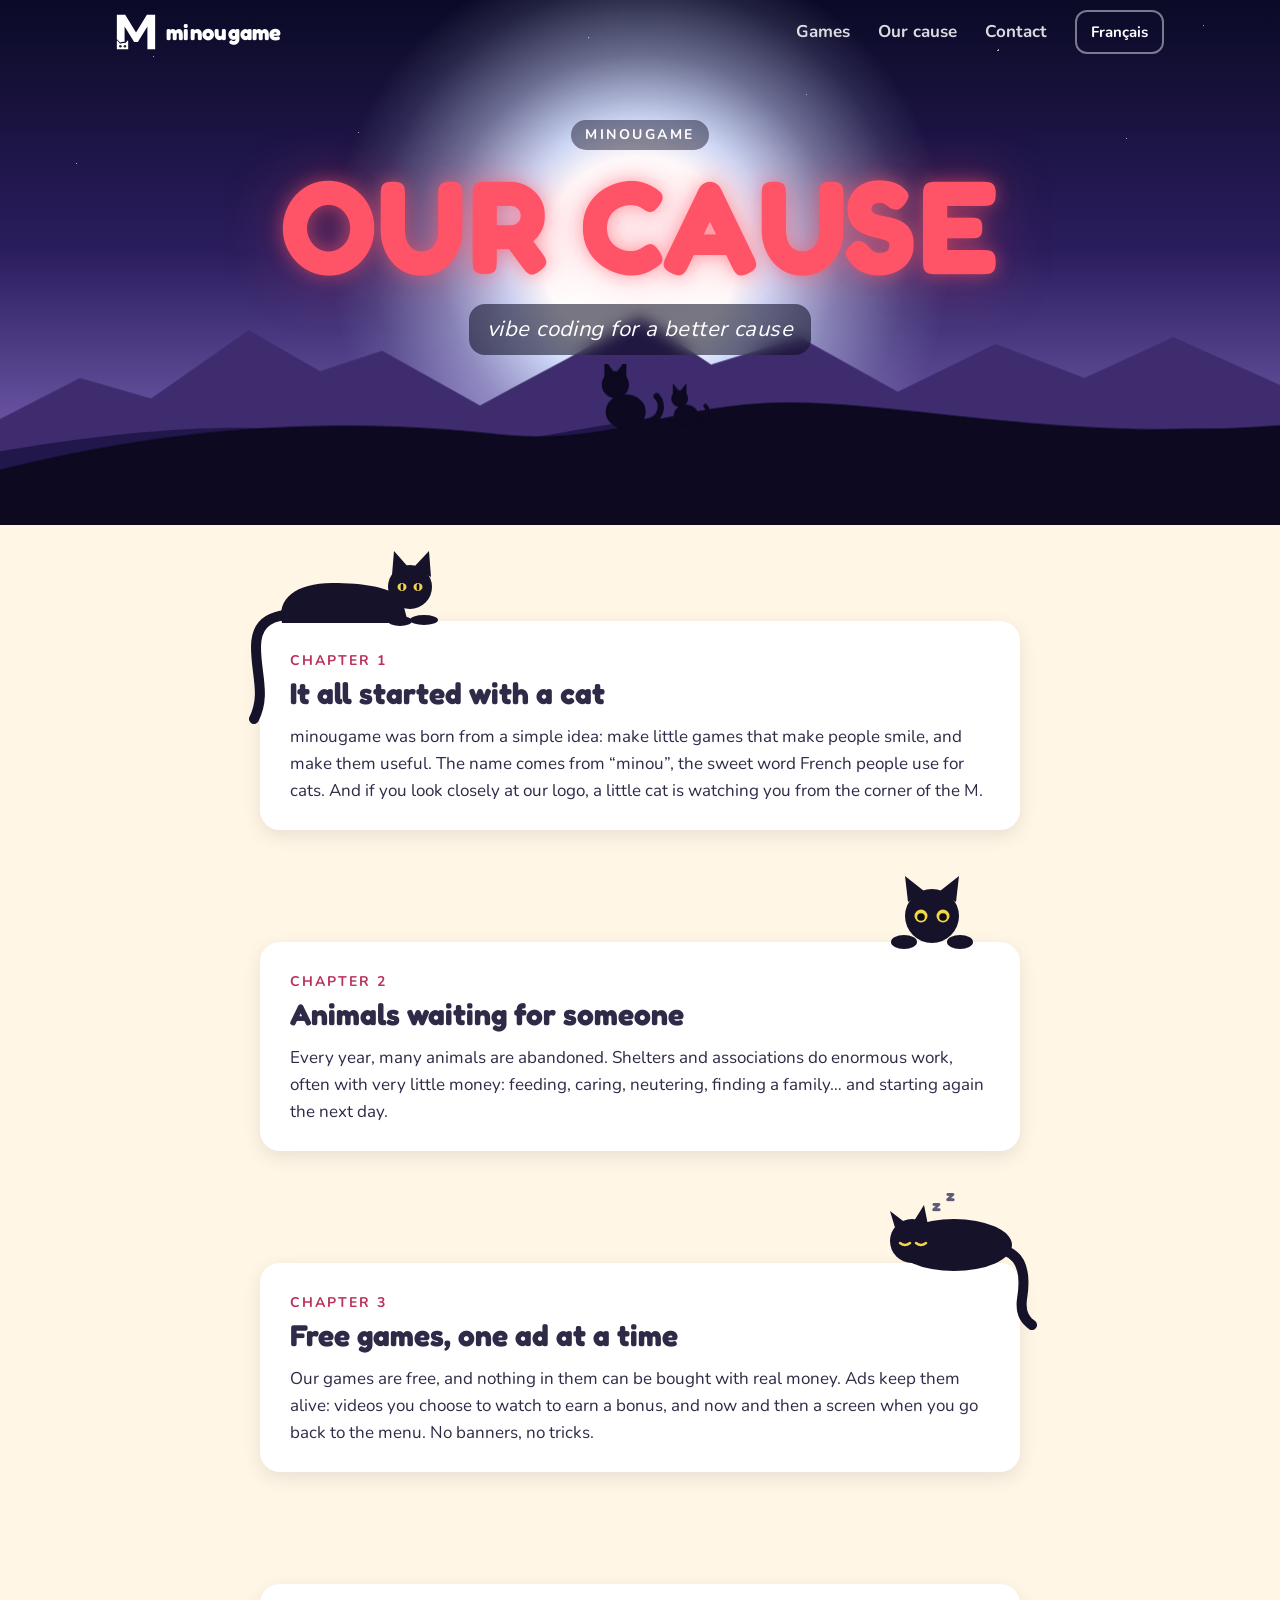
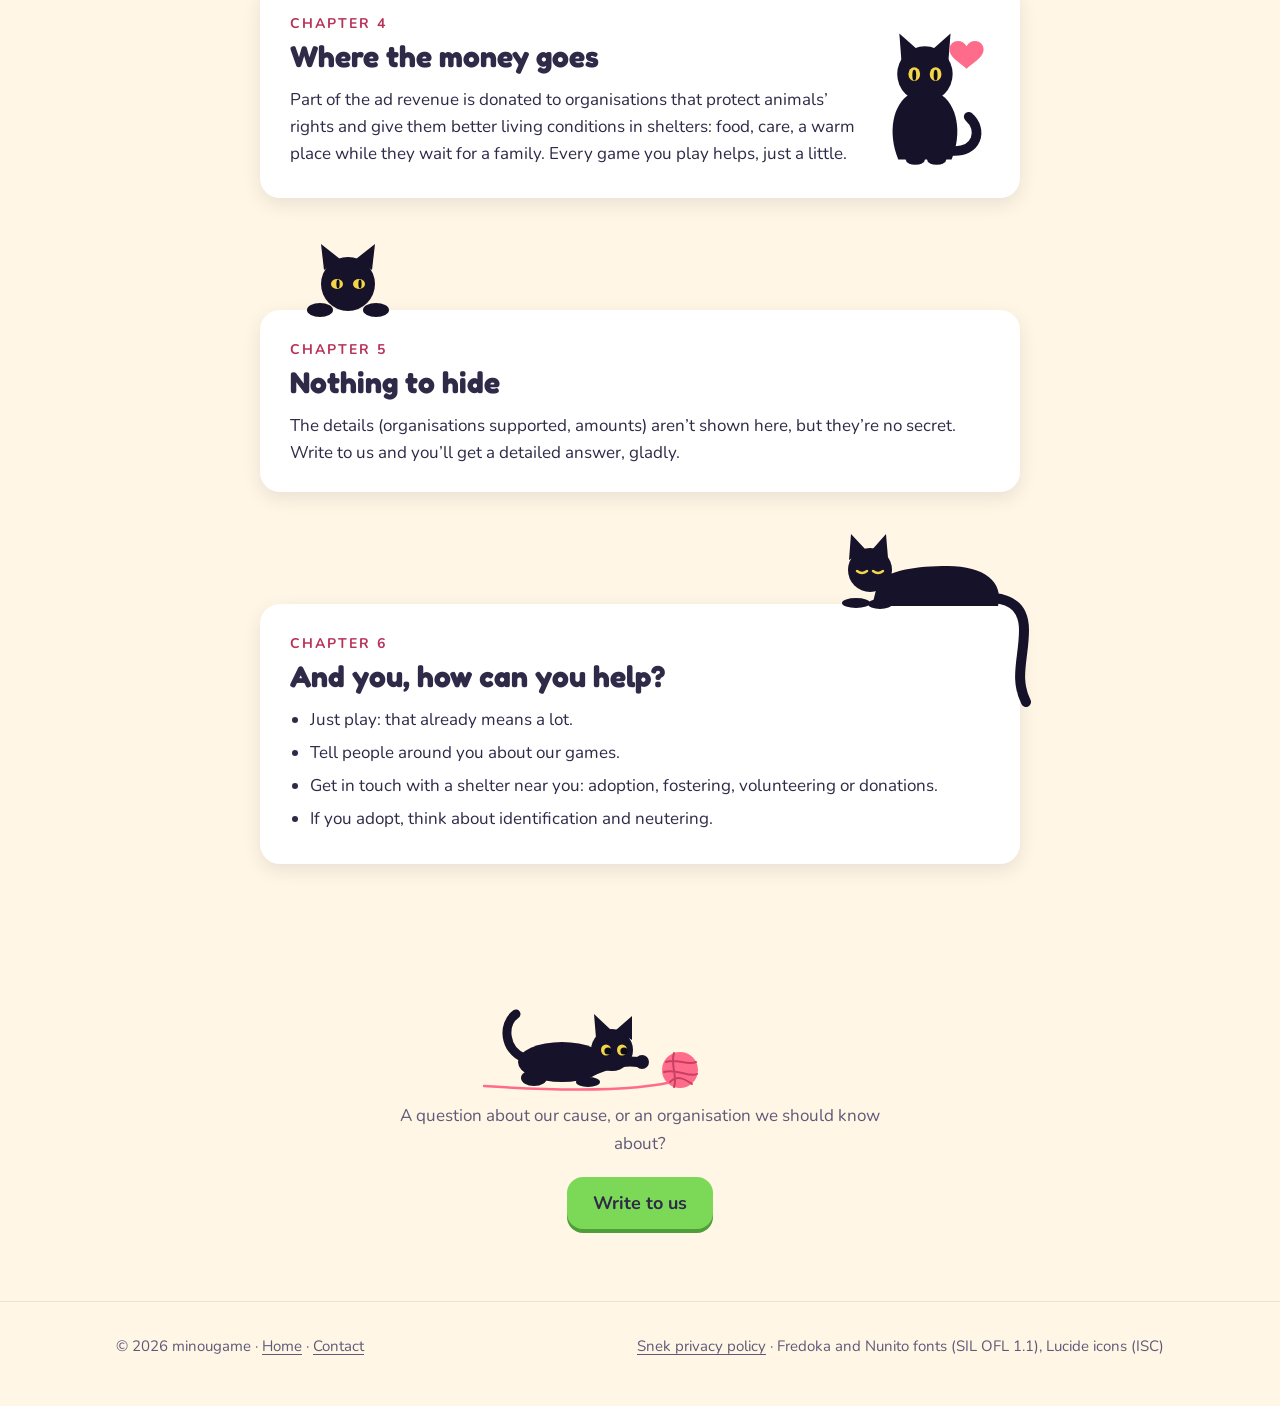
==== cause/index.html @ cb241606 "Pages La cause et Contact, vrai logo, serpent sur la page Snek - Logo minougame (le M au petit chat)" ====
<!doctype html>
<html lang="fr" data-lang="fr" data-title-en="Our cause · minougame">
<head>
<meta charset="utf-8">
<meta name="viewport" content="width=device-width, initial-scale=1">
<title>La cause · minougame</title>
<script src="../assets/lang.js"></script>
<meta name="description" content="Pourquoi minougame existe : des jeux gratuits dont les publicités aident à nourrir des animaux abandonnés.">
<meta name="theme-color" content="#0A0A26">
<link rel="icon" href="../assets/favicon.png">
<link rel="preload" href="../assets/fonts/Fredoka-Bold.ttf" as="font" type="font/ttf" crossorigin>
<link rel="stylesheet" href="../assets/site.css">
</head>
<body>
<a class="skip" href="#main"><span lang="fr">Aller au contenu</span><span lang="en">Skip to content</span></a>

<header class="topbar over">
  <div class="wrap">
    <a class="logo" href="../"><svg class="logo-mark" viewBox="240 265 520 470" aria-hidden="true"><path class="lm" d="M250 275 L359 275 L500 506 L642 275 L750 275 L750 725 L649 725 L649 429 L524 629 L476 629 L351 429 L351 630 C333 624 311 628 293 638 L258 600 C255 597 252 597 250 599 Z"/><path class="lm" d="M250 725 L250 620 C250 612 252 609 255 611 L293 652 C314 644 336 642 357 646 L389 614 C394 610 397 613 398 621 L398 725 Z"/><circle class="le" cx="296" cy="686" r="16.5"/><circle class="lh" cx="292" cy="682" r="5"/><circle class="le" cx="355" cy="686" r="16.5"/><circle class="lh" cx="351" cy="682" r="5"/></svg>minougame</a>
    <nav class="topnav" aria-label="Menu">
      <a href="../#jeux"><span lang="fr">Jeux</span><span lang="en">Games</span></a>
      <a href="./" aria-current="page"><span lang="fr">La cause</span><span lang="en">Our cause</span></a>
      <a href="../contact/">Contact</a>
    </nav>
    <button class="langbtn" type="button"><span lang="fr">English</span><span lang="en">Français</span></button>
  </div>
</header>

<main id="main">
  <section class="scene page-hero">
    <div class="sky"></div>
    <div class="stars"></div>
    <div class="sun" aria-hidden="true"></div>
    <svg class="hills hills-back" viewBox="0 0 1440 400" preserveAspectRatio="none" aria-hidden="true"><path d="M0 240 L90 180 L170 210 L280 110 L360 170 L430 140 L540 220 L640 150 L720 90 L800 160 L900 120 L1010 200 L1120 130 L1220 180 L1320 120 L1440 190 V400 H0Z"/></svg>
    <svg class="hills hills-mid" viewBox="0 0 1440 400" preserveAspectRatio="none" aria-hidden="true"><path d="M0 250 C180 200 300 190 440 230 C580 270 660 170 820 190 C980 210 1080 260 1240 220 C1340 195 1400 210 1440 220 V400 H0Z"/></svg>
    <svg class="hills hills-front" viewBox="0 0 1440 400" preserveAspectRatio="xMidYMax slice" aria-hidden="true">
      <path d="M0 330 C200 280 380 270 560 290 C680 303 740 262 860 255 C1000 248 1180 300 1440 280 V400 H0Z"/>
      <!-- une chatte et son chaton face à la lumière -->
      <g transform="translate(672 212) scale(1.45)">
        <ellipse cx="22" cy="36" rx="15" ry="13"/><circle cx="14" cy="15" r="10"/>
        <path d="M6 9 L6 -3 L13 6Z"/><path d="M15 6 L22 -3 L22 9Z"/>
        <path d="M36 44 C50 44 52 30 46 24" fill="none" stroke-width="5" stroke-linecap="round"/>
      </g>
      <g transform="translate(752 236) scale(.9)">
        <ellipse cx="22" cy="36" rx="15" ry="13"/><circle cx="14" cy="15" r="10"/>
        <path d="M6 9 L6 -3 L13 6Z"/><path d="M15 6 L22 -3 L22 9Z"/>
        <path d="M36 44 C50 44 52 30 46 24" fill="none" stroke-width="5" stroke-linecap="round"/>
      </g>
    </svg>
    <div class="wrap">
      <p class="kicker">minougame</p>
      <h1 class="mega"><span lang="fr">La cause</span><span lang="en">Our cause</span></h1>
      <p class="sub slogan">vibe coding for a better cause</p>
    </div>
  </section>

  <!-- TEXTE PROVISOIRE : à remplacer par le vrai récit de Théo. -->
  <div class="wrap">
    <div class="story-list">

      <article class="tale">
        <svg class="cat-svg cat-lying" viewBox="0 0 200 90" aria-hidden="true">
          <path class="cs tail from-tr" stroke-width="10" d="M40 80 C20 82 10 92 10 112 C10 140 20 160 8 184"/>
          <path class="c" d="M36 88 C30 64 50 48 86 48 C118 48 144 52 156 64 L162 88 Z"/>
          <ellipse class="c" cx="178" cy="85" rx="14" ry="5"/><ellipse class="c" cx="154" cy="86" rx="12" ry="5"/>
          <circle class="c" cx="164" cy="52" r="22"/>
          <path class="c" d="M146 40 L148 16 L163 33 Z"/><path class="c" d="M168 32 L183 16 L185 42 Z"/>
          <g class="eyes"><ellipse class="eye" cx="156" cy="52" rx="4.5" ry="4"/><ellipse class="eye" cx="172" cy="52" rx="4.5" ry="4"/>
            <ellipse class="pupil" cx="156" cy="52" rx="1.4" ry="3.6"/><ellipse class="pupil" cx="172" cy="52" rx="1.4" ry="3.6"/></g>
        </svg>
        <span class="num" lang="fr">Chapitre 1</span><span class="num" lang="en">Chapter 1</span>
        <h2 lang="fr">Tout a commencé par un chat</h2>
        <h2 lang="en">It all started with a cat</h2>
        <p lang="fr">minougame est né d’une idée simple : faire de petits jeux qui donnent le sourire, et faire en sorte qu’ils servent à quelque chose. Le nom vient de « minou », le petit mot doux qu’on donne aux chats en France. Et si tu regardes bien notre logo, un petit chat t’observe depuis le coin du M.</p>
        <p lang="en">minougame was born from a simple idea: make little games that make people smile, and make them useful. The name comes from “minou”, the sweet word French people use for cats. And if you look closely at our logo, a little cat is watching you from the corner of the M.</p>
      </article>

      <article class="tale">
        <svg class="cat-svg cat-peek" viewBox="0 0 120 70" aria-hidden="true">
          <path class="c" d="M36 26 L33 0 L52 15 Z"/><path class="c" d="M68 15 L87 0 L84 26 Z"/>
          <circle class="c" cx="60" cy="40" r="27"/>
          <g class="eyes"><circle class="eye" cx="49" cy="40" r="6.5"/><circle class="eye" cx="71" cy="40" r="6.5"/>
            <circle class="pupil" cx="49" cy="41" r="3.8"/><circle class="pupil" cx="71" cy="41" r="3.8"/></g>
          <ellipse class="c" cx="32" cy="66" rx="13" ry="7"/><ellipse class="c" cx="88" cy="66" rx="13" ry="7"/>
        </svg>
        <span class="num" lang="fr">Chapitre 2</span><span class="num" lang="en">Chapter 2</span>
        <h2 lang="fr">Des animaux qui attendent</h2>
        <h2 lang="en">Animals waiting for someone</h2>
        <p lang="fr">Chaque année, beaucoup d’animaux sont abandonnés. Les refuges et les associations font un travail immense, souvent avec très peu de moyens : il faut nourrir, soigner, stériliser, trouver une famille… et recommencer le lendemain.</p>
        <p lang="en">Every year, many animals are abandoned. Shelters and associations do enormous work, often with very little money: feeding, caring, neutering, finding a family… and starting again the next day.</p>
      </article>

      <article class="tale">
        <svg class="cat-svg cat-curl" viewBox="0 0 160 90" aria-hidden="true">
          <path class="cs tail from-tl" stroke-width="10" d="M136 72 C152 78 156 96 152 120 C150 134 156 142 162 146"/>
          <ellipse class="c" cx="84" cy="66" rx="58" ry="26"/>
          <circle class="c" cx="42" cy="62" r="22"/>
          <path class="c" d="M26 52 L20 32 L37 45 Z"/><path class="c" d="M44 42 L54 26 L58 46 Z"/>
          <path class="lid" d="M30 64 q5 4 10 0"/><path class="lid" d="M46 64 q5 4 10 0"/>
          <text class="zz" x="62" y="32">z</text><text class="zz" x="76" y="22">z</text>
        </svg>
        <span class="num" lang="fr">Chapitre 3</span><span class="num" lang="en">Chapter 3</span>
        <h2 lang="fr">Des jeux gratuits, une pub à la fois</h2>
        <h2 lang="en">Free games, one ad at a time</h2>
        <p lang="fr">Nos jeux sont gratuits, et on ne peut rien y acheter avec de l’argent réel. Ce sont les publicités qui les font vivre : des vidéos que tu choisis de regarder pour gagner un bonus, et de temps en temps un écran au retour au menu. Pas de bannière, pas de piège.</p>
        <p lang="en">Our games are free, and nothing in them can be bought with real money. Ads keep them alive: videos you choose to watch to earn a bonus, and now and then a screen when you go back to the menu. No banners, no tricks.</p>
      </article>

      <article class="tale">
        <div class="float-cat" aria-hidden="true">
          <svg class="cat-svg" viewBox="0 0 120 140">
            <path class="cs tail from-tl" stroke-width="9" d="M84 128 C108 130 114 108 100 96"/>
            <path class="c" d="M34 136 C24 112 28 84 46 74 L72 74 C90 84 94 112 84 136 Z"/>
            <circle class="c" cx="59" cy="56" r="26"/>
            <path class="c" d="M37 44 L35 18 L53 34 Z"/><path class="c" d="M65 34 L83 18 L81 44 Z"/>
            <g class="eyes"><ellipse class="eye" cx="49" cy="56" rx="5.5" ry="6.5"/><ellipse class="eye" cx="69" cy="56" rx="5.5" ry="6.5"/>
              <ellipse class="pupil" cx="49" cy="57" rx="1.8" ry="5"/><ellipse class="pupil" cx="69" cy="57" rx="1.8" ry="5"/></g>
            <ellipse class="c" cx="50" cy="136" rx="9" ry="5"/><ellipse class="c" cx="70" cy="136" rx="9" ry="5"/>
            <path class="beat" fill="#FF6B8A" d="M98 30 c-4 -8 -16 -6 -16 3 c0 7 9 12 16 18 c7 -6 16 -11 16 -18 c0 -9 -12 -11 -16 -3z"/>
          </svg>
        </div>
        <span class="num" lang="fr">Chapitre 4</span><span class="num" lang="en">Chapter 4</span>
        <h2 lang="fr">Où va l’argent</h2>
        <h2 lang="en">Where the money goes</h2>
        <p lang="fr">Une partie des revenus publicitaires est reversée à des associations qui protègent les droits des animaux et leur offrent de meilleures conditions en refuge : de la nourriture, des soins, un endroit au chaud en attendant une famille. Chaque partie jouée y contribue, un tout petit peu.</p>
        <p lang="en">Part of the ad revenue is donated to organisations that protect animals’ rights and give them better living conditions in shelters: food, care, a warm place while they wait for a family. Every game you play helps, just a little.</p>
      </article>

      <article class="tale">
        <svg class="cat-svg cat-peek left" viewBox="0 0 120 70" aria-hidden="true">
          <path class="c" d="M36 26 L33 0 L52 15 Z"/><path class="c" d="M68 15 L87 0 L84 26 Z"/>
          <circle class="c" cx="60" cy="40" r="27"/>
          <g class="eyes"><ellipse class="eye" cx="49" cy="40" rx="6" ry="5"/><ellipse class="eye" cx="71" cy="40" rx="6" ry="5"/>
            <ellipse class="pupil" cx="50" cy="40" rx="1.6" ry="4.4"/><ellipse class="pupil" cx="72" cy="40" rx="1.6" ry="4.4"/></g>
          <ellipse class="c" cx="32" cy="66" rx="13" ry="7"/><ellipse class="c" cx="88" cy="66" rx="13" ry="7"/>
        </svg>
        <span class="num" lang="fr">Chapitre 5</span><span class="num" lang="en">Chapter 5</span>
        <h2 lang="fr">Rien à cacher</h2>
        <h2 lang="en">Nothing to hide</h2>
        <p lang="fr">Le détail (associations soutenues, montants) n’est pas affiché ici, mais il n’a rien de secret. Écris-nous et tu recevras une réponse détaillée, avec plaisir.</p>
        <p lang="en">The details (organisations supported, amounts) aren’t shown here, but they’re no secret. Write to us and you’ll get a detailed answer, gladly.</p>
      </article>

      <article class="tale">
        <svg class="cat-svg cat-lying flip" viewBox="0 0 200 90" aria-hidden="true">
          <path class="cs tail from-tr" stroke-width="10" d="M40 80 C20 82 10 92 10 112 C10 140 20 160 8 184"/>
          <path class="c" d="M36 88 C30 64 50 48 86 48 C118 48 144 52 156 64 L162 88 Z"/>
          <ellipse class="c" cx="178" cy="85" rx="14" ry="5"/><ellipse class="c" cx="154" cy="86" rx="12" ry="5"/>
          <circle class="c" cx="164" cy="52" r="22"/>
          <path class="c" d="M146 40 L148 16 L163 33 Z"/><path class="c" d="M168 32 L183 16 L185 42 Z"/>
          <path class="lid" d="M151 53 q5 4 10 0"/><path class="lid" d="M167 53 q5 4 10 0"/>
        </svg>
        <span class="num" lang="fr">Chapitre 6</span><span class="num" lang="en">Chapter 6</span>
        <h2 lang="fr">Et toi, comment aider ?</h2>
        <h2 lang="en">And you, how can you help?</h2>
        <ul lang="fr">
          <li>Joue, tout simplement : c’est déjà beaucoup.</li>
          <li>Parle de nos jeux autour de toi.</li>
          <li>Rapproche-toi d’un refuge près de chez toi : adoption, famille d’accueil, bénévolat ou dons.</li>
          <li>Si tu adoptes, pense à l’identification et à la stérilisation.</li>
        </ul>
        <ul lang="en">
          <li>Just play: that already means a lot.</li>
          <li>Tell people around you about our games.</li>
          <li>Get in touch with a shelter near you: adoption, fostering, volunteering or donations.</li>
          <li>If you adopt, think about identification and neutering.</li>
        </ul>
      </article>
    </div>

    <div class="yarn-scene" aria-hidden="true">
      <svg class="cat-svg cat-yarn" viewBox="0 0 260 120">
        <path d="M196 106 C160 116 90 118 0 112" fill="none" stroke="var(--yarn)" stroke-width="2.5" stroke-linecap="round"/>
        <path class="cs tail from-br" stroke-width="9" d="M40 84 C20 76 18 50 32 40"/>
        <ellipse class="c" cx="78" cy="88" rx="44" ry="20"/>
        <ellipse class="c" cx="50" cy="104" rx="13" ry="8"/>
        <ellipse class="c" cx="104" cy="108" rx="12" ry="5"/>
        <circle class="c" cx="128" cy="76" r="21"/>
        <path class="c" d="M112 64 L110 40 L127 56 Z"/><path class="c" d="M132 56 L148 42 L148 66 Z"/>
        <g class="eyes"><ellipse class="eye" cx="122" cy="76" rx="5" ry="5.5"/><ellipse class="eye" cx="138" cy="76" rx="5" ry="5.5"/>
          <circle class="pupil" cx="124" cy="77" r="3.6"/><circle class="pupil" cx="140" cy="77" r="3.6"/></g>
        <g class="bat"><path class="cs" stroke-width="10" d="M110 96 C124 90 140 86 154 88"/><circle class="c" cx="158" cy="88" r="7"/></g>
        <g class="yarn-ball">
          <circle cx="196" cy="96" r="18" fill="var(--yarn)"/>
          <path d="M182 88 C192 84 204 92 212 88 M180 98 C192 94 206 104 213 100 M186 108 C194 100 202 106 208 110 M190 79 C186 90 194 104 190 113" fill="none" stroke="var(--yarn-dark)" stroke-width="2" stroke-linecap="round"/>
        </g>
      </svg>
    </div>

    <div class="cause-cta">
      <p lang="fr">Une question sur la cause, une association à nous faire connaître ?</p>
      <p lang="en">A question about our cause, or an organisation we should know about?</p>
      <a class="btn btn-primary" href="../contact/?raison=cause"><span lang="fr">Nous écrire</span><span lang="en">Write to us</span></a>
    </div>
  </div>
</main>

<footer>
  <div class="wrap">
    <span>© 2026 minougame · <a href="../"><span lang="fr">Accueil</span><span lang="en">Home</span></a> · <a href="../contact/">Contact</a></span>
    <span>
      <a href="../privacy.html" lang="fr">Confidentialité de Snek</a><a href="../privacy.html#en" lang="en">Snek privacy policy</a>
      · <span lang="fr">Polices Fredoka et Nunito (SIL OFL 1.1), icônes Lucide (ISC)</span><span lang="en">Fredoka and Nunito fonts (SIL OFL 1.1), Lucide icons (ISC)</span>
    </span>
  </div>
</footer>
</body>
</html>
---- assets/site.css ----
/* minougame — feuille de style des pages d'accueil et des jeux.
   (privacy.html garde assets/style.css.) */
@font-face { font-family: "Fredoka"; src: url("fonts/Fredoka-Bold.ttf") format("truetype"); font-weight: 700; font-display: swap; }
@font-face { font-family: "Nunito"; src: url("fonts/Nunito-Regular.ttf") format("truetype"); font-weight: 400; font-display: swap; }
@font-face { font-family: "Nunito"; src: url("fonts/Nunito-Bold.ttf") format("truetype"); font-weight: 700; font-display: swap; }

:root {
  --bg: #FFF6E5;
  --surface: #FFFFFF;
  --ink: #2E2A47;
  --muted: #5E5A78;
  --line: #EDE3CF;
  --brand: #7BD957;        /* fond des boutons (texte --ink dessus) */
  --brand-hover: #8FE36D;
  --green-text: #2F6E22;   /* vert lisible sur fond clair (5,8:1) */
  --pink: #FF6B8A;
  --link: #B8325A;         /* rose lisible sur fond clair (8:1) */
  --shadow: 0 6px 18px rgba(46, 42, 71, .10);
  --radius: 20px;
  --night: #000000;        /* bandeau du logo */
  --checker-a: #2E6B2A;    /* damier du jeu */
  --checker-b: #357A30;
  color-scheme: light dark;
}
@media (prefers-color-scheme: dark) {
  :root {
    --bg: #0E1022;
    --surface: #1B1F45;
    --ink: #F2F4FF;
    --muted: #B8BCD6;
    --line: #2B3070;
    --green-text: #8EE06B;
    --link: #FF8FA8;
    --shadow: 0 6px 18px rgba(0, 0, 0, .35);
  }
}

* { box-sizing: border-box; }
html { -webkit-text-size-adjust: 100%; scroll-behavior: smooth; }
@media (prefers-reduced-motion: reduce) {
  html { scroll-behavior: auto; }
  *, *::before, *::after { transition: none !important; animation: none !important; }
}
body {
  margin: 0;
  background: var(--bg);
  color: var(--ink);
  font: 400 17px/1.6 "Nunito", system-ui, sans-serif;
}
img { max-width: 100%; height: auto; display: block; }
a { color: var(--link); text-underline-offset: 3px; }
h1, h2, h3 { font-family: "Fredoka", "Nunito", sans-serif; font-weight: 700; line-height: 1.15; margin: 0; }
p { margin: 0 0 12px; }
:focus-visible { outline: 3px solid var(--pink); outline-offset: 3px; border-radius: 6px; }
.skip { position: absolute; left: -999px; top: 8px; background: var(--surface); color: var(--ink); padding: 8px 14px; border-radius: 10px; z-index: 10; }
.skip:focus { left: 8px; }
.icon { width: 24px; height: 24px; flex: none; fill: none; stroke: currentColor; stroke-width: 2; stroke-linecap: round; stroke-linejoin: round; }

/* Langue : la page contient le français et l'anglais, on masque l'autre. */
html[data-lang="fr"] body [lang="en"],
html[data-lang="en"] body [lang="fr"] { display: none !important; }

/* ---------- Barre du haut ---------- */
.topbar { background: var(--night); color: #fff; }
.topbar .wrap { display: flex; align-items: center; gap: 16px; min-height: 64px; }
.logo { display: flex; align-items: center; gap: 10px; color: #fff; text-decoration: none; font: 700 22px/1 "Fredoka", sans-serif; letter-spacing: .3px; }
.logo img { width: 36px; height: 36px; }
.topnav { display: flex; gap: 4px; margin-left: auto; }
.topnav a { color: rgba(255, 255, 255, .85); text-decoration: none; font-weight: 700; padding: 10px 12px; border-radius: 12px; transition: background-color .2s, color .2s; }
.topnav a:hover { background: rgba(255, 255, 255, .12); color: #fff; }
.langbtn {
  min-width: 48px; min-height: 44px; padding: 0 14px;
  background: transparent; color: #fff; cursor: pointer;
  border: 2px solid rgba(255, 255, 255, .45); border-radius: 12px;
  font: 700 15px/1 "Nunito", sans-serif; transition: border-color .2s, background-color .2s;
}
.langbtn:hover { border-color: #fff; background: rgba(255, 255, 255, .1); }
@media (max-width: 600px) { .topnav { display: none; } .langbtn { margin-left: auto; } }

/* ---------- Mise en page ---------- */
.wrap { max-width: 1080px; margin: 0 auto; padding: 0 16px; }
section { padding: 64px 0; }
.section-head { max-width: 640px; margin-bottom: 28px; }
.section-head h2 { font-size: clamp(28px, 4vw, 38px); margin-bottom: 10px; }
.eyebrow { display: inline-block; font-weight: 700; font-size: 14px; letter-spacing: .08em; text-transform: uppercase; color: var(--green-text); margin-bottom: 8px; }
.muted { color: var(--muted); }

/* ---------- Boutons ---------- */
.btn {
  display: inline-flex; align-items: center; justify-content: center; gap: 10px;
  min-height: 52px; padding: 0 24px; border-radius: 16px;
  font: 700 18px/1 "Nunito", sans-serif; text-decoration: none; cursor: pointer;
  border: 2px solid transparent;
  transition: transform .15s ease-out, background-color .2s, border-color .2s, box-shadow .2s;
}
.btn:active { transform: scale(.97); }
.btn-primary { background: var(--brand); color: #2E2A47; box-shadow: 0 4px 0 #4E9E3A; }
.btn-primary:hover { background: var(--brand-hover); }
.btn-ghost { color: #fff; border-color: rgba(255, 255, 255, .55); }
.btn-ghost:hover { border-color: #fff; background: rgba(255, 255, 255, .1); }
.btn-soon { background: rgba(255, 255, 255, .14); color: #fff; box-shadow: none; cursor: default; border-color: rgba(255, 255, 255, .35); }
.btn-soon:active { transform: none; }
.actions { display: flex; flex-wrap: wrap; gap: 14px; }

/* ---------- Paysage de nuit (héros des pages) ----------
   Ciel, lumière qui se lève derrière les crêtes, 3 plans de collines.
   Les couleurs changent par page via les variables --sky-*, --hill-*, --glow. */
.topbar.over { position: absolute; inset: 0 0 auto; z-index: 20; background: transparent; }
.scene {
  --sky-top: #0A0A26; --sky-mid: #2B1D5E; --sky-low: #8D74C9;
  --hill-back: #3E2C6E; --hill-mid: #22174A; --hill-front: #0C0920;
  --glow: 214, 226, 255;
  --title: #FF5468; --title-glow: 255, 84, 104;
  --p: 0;
  position: relative; overflow: hidden; color: #fff; isolation: isolate;
}
.sky { position: absolute; inset: 0; z-index: -3; background: linear-gradient(180deg, var(--sky-top) 0%, var(--sky-mid) 48%, var(--sky-low) 100%); }
.stars { position: absolute; inset: 0 0 40% 0; z-index: -3; opacity: calc(.8 - var(--p) * .8);
  background-image:
    radial-gradient(1.5px 1.5px at 12% 18%, #fff 50%, transparent 51%),
    radial-gradient(1px 1px at 28% 42%, #fff 50%, transparent 51%),
    radial-gradient(1.5px 1.5px at 46% 12%, #fff 50%, transparent 51%),
    radial-gradient(1px 1px at 63% 30%, #fff 50%, transparent 51%),
    radial-gradient(2px 2px at 78% 16%, #fff 50%, transparent 51%),
    radial-gradient(1px 1px at 88% 44%, #fff 50%, transparent 51%),
    radial-gradient(1px 1px at 6% 52%, #fff 50%, transparent 51%),
    radial-gradient(1.5px 1.5px at 36% 66%, #fff 50%, transparent 51%),
    radial-gradient(1px 1px at 94% 8%, #fff 50%, transparent 51%);
}
.sun {
  position: absolute; z-index: -2; left: 50%; bottom: 26%;
  width: 46vmin; height: 46vmin; border-radius: 50%;
  background: radial-gradient(circle,
    #fff 0 22%, rgba(var(--glow), .95) 30%, rgba(var(--glow), .45) 45%, rgba(var(--glow), .12) 60%, transparent 70%);
  transform: translate(-50%, calc((1 - var(--p)) * 22%)) scale(calc(1 + var(--p) * 2.6));
  will-change: transform;
}
.hills { position: absolute; left: 0; bottom: 0; width: 100%; z-index: -1; will-change: transform; }
.hills-back { height: 52%; fill: var(--hill-back); transform: translateY(calc(var(--p) * 6%)); }
.hills-mid { height: 40%; fill: var(--hill-mid); transform: translateY(calc(var(--p) * 12%)); }
.hills-front { height: 32%; fill: var(--hill-front); stroke: var(--hill-front); transform: translateY(calc(var(--p) * 22%)); }
.mega {
  font: 700 clamp(52px, 14vw, 168px)/.92 "Fredoka", sans-serif; letter-spacing: .01em; text-transform: uppercase;
  color: var(--title);
  text-shadow: 0 0 18px rgba(var(--title-glow), .55), 0 0 60px rgba(var(--title-glow), .35);
}
.kicker {
  display: inline-block; font-weight: 700; letter-spacing: .18em; text-transform: uppercase; font-size: 14px; color: #fff;
  margin: 0 auto 14px; padding: 4px 14px; border-radius: 999px; background: rgba(10, 8, 30, .45);
}
/* Le texte passe devant la lumière : petit fond sombre translucide pour rester lisible. */
.sub {
  font-size: clamp(18px, 2.2vw, 22px); color: #fff; max-width: 36ch; margin: 18px auto 0;
  padding: 8px 18px; border-radius: 16px;
  background: rgba(10, 8, 30, .55); -webkit-backdrop-filter: blur(8px); backdrop-filter: blur(8px);
}
.scene .btn-ghost { background: rgba(10, 8, 30, .5); -webkit-backdrop-filter: blur(8px); backdrop-filter: blur(8px); }
.scene .btn-ghost:hover { background: rgba(10, 8, 30, .7); }

/* ---------- Accueil : récit au défilement ---------- */
/* Sans JS ou en « mouvement réduit » : les 3 chapitres sont empilés, tous lisibles. */
.stage { min-height: 100vh; padding: 120px 16px 38vh; display: flex; flex-direction: column; align-items: center; justify-content: center; }
.chapters { display: grid; gap: 64px; text-align: center; width: 100%; }
.chapter .actions { justify-content: center; margin-top: 28px; }
.flood { position: absolute; inset: 0; z-index: 5; background: var(--bg); opacity: 0; pointer-events: none; }
.scroll-cue { display: none; }

/* Avec JS et mouvement autorisé (classe posée par lang.js) : scène collée, chapitres qui se relaient. */
html.motion .story { height: 340vh; }
html.motion .stage { position: sticky; top: 0; height: 100vh; height: 100svh; min-height: 0; padding: 0 16px; }
html.motion .chapters { display: block; position: relative; height: 100%; }
html.motion .chapter {
  position: absolute; inset: 0; display: flex; flex-direction: column; align-items: center; justify-content: center;
  padding-bottom: 18vh;
  opacity: 0; transform: translateY(24px) scale(.97); visibility: hidden;
  transition: opacity .5s ease-out, transform .5s ease-out, visibility 0s .5s;
}
html.motion .chapter.is-active { opacity: 1; transform: none; visibility: visible; transition: opacity .5s ease-out, transform .5s ease-out, visibility 0s; }
html.motion .flood { opacity: var(--flood, 0); }
html.motion .scroll-cue {
  display: flex; flex-direction: column; align-items: center; gap: 4px;
  position: absolute; left: 50%; bottom: 28px; transform: translateX(-50%); z-index: 4;
  color: rgba(255, 255, 255, .85); font-weight: 700; font-size: 14px; text-decoration: none; min-height: 44px;
  opacity: calc(1 - var(--p) * 8);
}
html.motion .scroll-cue .icon { animation: bob 1.6s ease-in-out infinite; }
@keyframes bob { 50% { transform: translateY(6px); } }

/* ---------- Accueil : cartes de jeux ---------- */
.games { display: grid; grid-template-columns: repeat(auto-fill, minmax(300px, 1fr)); gap: 24px; list-style: none; padding: 0; margin: 0; }
.game-card {
  position: relative; display: flex; flex-direction: column;
  background: var(--surface); border-radius: var(--radius); overflow: hidden; box-shadow: var(--shadow);
  transition: transform .2s ease-out, box-shadow .2s;
}
.game-card:hover { transform: translateY(-4px); box-shadow: 0 12px 28px rgba(46, 42, 71, .16); }
.game-card:focus-within { outline: 3px solid var(--pink); outline-offset: 3px; }
.game-card .stretched:focus-visible { outline: none; }
.game-cover { width: 100%; aspect-ratio: 1024 / 500; object-fit: cover; }
.game-body { padding: 0 22px 22px; display: flex; flex-direction: column; flex: 1; }
.game-icon { width: 72px; height: 72px; border-radius: 18px; margin-top: -36px; border: 4px solid var(--surface); background: var(--surface); }
.game-body h3 { font-size: 28px; margin: 10px 0 6px; }
.stretched { color: inherit; text-decoration: none; }
.stretched::after { content: ""; position: absolute; inset: 0; }
.chips { display: flex; flex-wrap: wrap; gap: 8px; list-style: none; padding: 0; margin: 4px 0 18px; }
.chips li { font-size: 14px; font-weight: 700; padding: 4px 12px; border-radius: 999px; background: var(--bg); color: var(--muted); border: 1px solid var(--line); }
.more { margin-top: auto; display: inline-flex; align-items: center; gap: 8px; font-weight: 700; color: var(--green-text); }
.more .icon { width: 20px; height: 20px; transition: transform .2s; }
.game-card:hover .more .icon { transform: translateX(4px); }
.game-soon {
  border: 2px dashed var(--line); border-radius: var(--radius); padding: 28px 22px;
  display: flex; flex-direction: column; justify-content: center; align-items: flex-start; gap: 8px; min-height: 220px; color: var(--muted);
}
.game-soon .icon { width: 36px; height: 36px; color: var(--green-text); }
.game-soon h3 { color: var(--ink); font-size: 22px; }

/* ---------- Accueil : la cause ---------- */
.cause { background: var(--surface); }
.cause .wrap { display: grid; grid-template-columns: auto 1fr; gap: 32px; align-items: start; }
.paw-badge { width: 120px; height: 120px; border-radius: 32px; background: var(--bg); display: grid; place-items: center; color: var(--link); }
.paw-badge svg { width: 68px; height: 68px; fill: currentColor; }
.cause h2 { font-size: clamp(28px, 4vw, 38px); margin-bottom: 12px; }
.cause p { max-width: 62ch; }
@media (max-width: 600px) { .cause .wrap { grid-template-columns: 1fr; } .paw-badge { width: 88px; height: 88px; border-radius: 24px; } .paw-badge svg { width: 50px; height: 50px; } }

/* ---------- Contact ---------- */
.contact-card { display: flex; flex-wrap: wrap; align-items: center; gap: 18px 28px; background: var(--surface); border-radius: var(--radius); padding: 28px; box-shadow: var(--shadow); }
.contact-card h2 { font-size: 28px; margin-bottom: 4px; }
.contact-card .btn { margin-left: auto; }
.contact-card .btn-primary .icon { width: 22px; height: 22px; }
@media (max-width: 600px) { .contact-card .btn { margin-left: 0; width: 100%; } }

/* ---------- Pied de page ---------- */
footer { color: var(--muted); font-size: 15px; padding: 32px 0 48px; border-top: 1px solid var(--line); }
footer .wrap { display: flex; flex-wrap: wrap; gap: 8px 24px; justify-content: space-between; }
footer a { color: var(--muted); }
footer a:hover { color: var(--ink); }

/* ---------- Page d'un jeu ---------- */
.game-hero { padding: 104px 0 140px; }
.game-hero.scene {
  /* Nuit sur la Prairie : mêmes plans que l'accueil, en vert. */
  --sky-top: #04121A; --sky-mid: #0F3B33; --sky-low: #5FA36A;
  --hill-back: #2C6B3A; --hill-mid: #1A4A28; --hill-front: #0A2414;
  --glow: 226, 255, 200;
  --title: #8EEA63; --title-glow: 123, 217, 87;
  --p: .12;
}
.game-hero .sun { left: 54%; bottom: 26%; }
.game-hero .wrap { display: grid; grid-template-columns: 1.2fr 1fr; gap: 40px; align-items: center; }
.game-hero .mega { font-size: clamp(64px, 11vw, 132px); }
.back { display: inline-flex; align-items: center; gap: 6px; color: #fff; font-weight: 700; text-decoration: none; margin-bottom: 20px; min-height: 44px; }
.back:hover { text-decoration: underline; }
.title-row { display: flex; align-items: center; gap: 18px; margin-bottom: 16px; }
.title-row img { width: 88px; height: 88px; border-radius: 22px; box-shadow: 0 6px 16px rgba(0, 0, 0, .3); }
.game-hero .lead { font-size: 20px; max-width: 32ch; margin-bottom: 20px; text-shadow: 0 2px 12px rgba(0, 0, 0, .4); }
.hero-chips { display: flex; flex-wrap: wrap; gap: 8px; list-style: none; padding: 0; margin: 0 0 28px; }
.hero-chips li { font-size: 15px; font-weight: 700; padding: 6px 14px; border-radius: 999px; background: rgba(4, 18, 12, .55); }
.phone { justify-self: center; width: min(300px, 72vw); border-radius: 28px; box-shadow: 0 18px 40px rgba(0, 0, 0, .4); }
.note { font-size: 15px; color: rgba(255, 255, 255, .85); margin-top: 12px; }
@media (max-width: 760px) {
  .game-hero { padding: 96px 0 120px; }
  .game-hero .wrap { grid-template-columns: 1fr; }
  .game-hero .sun { left: 88%; bottom: 4%; }
  .phone { width: min(240px, 64vw); }
}

.shots {
  display: grid; grid-auto-flow: column; grid-auto-columns: 216px; gap: 18px;
  overflow-x: auto; scroll-snap-type: x mandatory; list-style: none;
  padding: 4px 4px 18px; margin: 0 -4px; overscroll-behavior-x: contain;
}
.shots li { scroll-snap-align: start; }
.shots img { border-radius: 18px; box-shadow: var(--shadow); width: 216px; }
.shots figcaption { font-size: 15px; font-weight: 700; color: var(--muted); margin-top: 10px; text-align: center; }
.shots figure { margin: 0; }
.hint { font-size: 14px; color: var(--muted); margin-top: 4px; }

.features { display: grid; grid-template-columns: repeat(auto-fill, minmax(260px, 1fr)); gap: 20px; list-style: none; padding: 0; margin: 0; }
.features li { background: var(--surface); border-radius: var(--radius); padding: 22px; box-shadow: var(--shadow); }
.feat-icon { width: 48px; height: 48px; border-radius: 14px; display: grid; place-items: center; background: var(--bg); color: var(--green-text); margin-bottom: 14px; }
.features h3 { font-size: 21px; margin-bottom: 6px; }
.features p { margin: 0; color: var(--muted); }

.fair { background: var(--surface); }
.fair-list { list-style: none; padding: 0; margin: 0; display: grid; gap: 14px; max-width: 720px; }
.fair-list li { display: flex; gap: 14px; align-items: flex-start; }
.fair-list .icon { color: var(--green-text); margin-top: 3px; }

/* =====================================================================
   Logo vectoriel (le M au petit chat), chats illustrés, pages Cause,
   Contact et serpent de la page Snek.
   ===================================================================== */
:root { --cat: #15122A; --cat-eye: #F2D54B; --cat-pupil: #0B0B14; --yarn: #FF6B8A; --yarn-dark: #C93F62; }
@media (prefers-color-scheme: dark) {
  :root { --cat: #05040C; }
  .cat-svg { filter: drop-shadow(0 0 1px rgba(255, 255, 255, .55)) drop-shadow(0 0 10px rgba(150, 130, 255, .25)); }
}

/* Logo */
.logo-mark { width: 40px; height: 36px; flex: none; }
.logo-mark .lm, .hero-logo .lm { fill: #fff; }
.logo-mark .le, .hero-logo .le { fill: #0B0B14; }
.logo-mark .lh, .hero-logo .lh { fill: #fff; }
.hero-logo { width: clamp(84px, 12vw, 128px); height: auto; margin: 0 auto 18px; display: block;
  filter: drop-shadow(0 0 14px rgba(255, 255, 255, .45)) drop-shadow(0 0 40px rgba(var(--title-glow), .35)); }
.slogan { font-style: italic; letter-spacing: .02em; }

/* Chats : silhouettes noires, yeux dorés, petites animations */
.cat-svg { position: absolute; overflow: visible; pointer-events: none; }
.cat-svg .c { fill: var(--cat); }
.cat-svg .cs { fill: none; stroke: var(--cat); stroke-linecap: round; stroke-linejoin: round; }
.cat-svg .gap { fill: none; stroke: var(--surface); stroke-linecap: round; }
.cat-svg .eye { fill: var(--cat-eye); }
.cat-svg .pupil { fill: var(--cat-pupil); }
.cat-svg .lid { fill: none; stroke: var(--cat-eye); stroke-width: 2.5; stroke-linecap: round; }
.cat-svg .zz { font: 700 16px "Fredoka", sans-serif; fill: var(--muted); }
.tail { transform-box: fill-box; animation: sway 3.4s ease-in-out infinite; }
.tail.from-tr { transform-origin: 100% 0%; }
.tail.from-tl { transform-origin: 0% 0%; }
.tail.from-bl { transform-origin: 0% 100%; }
.tail.from-br { transform-origin: 100% 100%; }
.eyes { transform-box: fill-box; transform-origin: center; animation: blink 5.5s infinite; }
@keyframes sway { 0%, 100% { transform: rotate(-5deg); } 50% { transform: rotate(6deg); } }
@keyframes blink { 0%, 91%, 100% { transform: scaleY(1); } 94% { transform: scaleY(.08); } }
.zz { animation: zz 3s ease-in-out infinite; }
.zz + .zz { animation-delay: 1.2s; }
@keyframes zz { 0% { opacity: 0; transform: translate(0, 0); } 30% { opacity: 1; } 100% { opacity: 0; transform: translate(10px, -22px); } }

/* ---------- Page La cause ---------- */
.page-hero { padding: 120px 0 170px; text-align: center; }
.page-hero.scene { --p: .2; }
.page-hero .mega { font-size: clamp(54px, 11vw, 132px); }
.page-hero .sub { display: inline-block; }
.story-list { display: grid; gap: 112px; max-width: 760px; margin: 0 auto; padding: 96px 0 40px; }
.tale { position: relative; background: var(--surface); border-radius: var(--radius); padding: 30px 30px 26px; box-shadow: var(--shadow); }
.tale h2 { font-size: clamp(24px, 3.4vw, 30px); margin-bottom: 12px; }
.tale p:last-child, .tale ul:last-child { margin-bottom: 0; }
.tale ul { padding-left: 20px; margin: 0; }
.tale li { margin: 6px 0; }
.tale .num { font: 700 14px "Nunito", sans-serif; letter-spacing: .14em; text-transform: uppercase; color: var(--link); display: block; margin-bottom: 6px; }
/* positions des chats autour des cartes */
.cat-lying { width: 200px; height: 90px; left: -14px; top: -86px; }
.cat-lying.flip { left: auto; right: -14px; transform: scaleX(-1); }
.cat-peek { width: 120px; height: 70px; right: 28px; top: -66px; }
.cat-peek.left { right: auto; left: 28px; }
.cat-curl { width: 160px; height: 90px; right: -10px; top: -84px; }
.float-cat { float: right; width: 128px; height: 150px; margin: 0 0 8px 18px; shape-outside: ellipse(46% 50% at 55% 55%); position: relative; }
.float-cat .cat-svg { position: static; width: 100%; height: 100%; }
.yarn-scene { position: relative; height: 150px; max-width: 760px; margin: 40px auto 0; }
.cat-yarn { width: 260px; height: 120px; left: 50%; bottom: 0; transform: translateX(-60%); }
.yarn-ball { transform-box: fill-box; transform-origin: center; animation: roll 2.4s ease-in-out infinite alternate; }
.bat { transform-box: fill-box; transform-origin: 0% 100%; animation: bat 1.2s ease-in-out infinite alternate; }
@keyframes roll { from { transform: translateX(0) rotate(0); } to { transform: translateX(16px) rotate(140deg); } }
@keyframes bat { from { transform: rotate(10deg); } to { transform: rotate(-22deg); } }
.cause-cta { text-align: center; padding: 8px 0 72px; }
.cause-cta p { color: var(--muted); max-width: 52ch; margin: 0 auto 20px; }
@media (max-width: 600px) {
  .story-list { gap: 96px; }
  .tale { padding: 24px 20px 20px; }
  .cat-lying { width: 160px; height: 72px; top: -69px; left: -6px; }
  .cat-lying.flip { right: -6px; }
  .cat-curl { width: 130px; height: 73px; top: -68px; right: -4px; }
  .float-cat { width: 96px; height: 112px; }
}

/* ---------- Page Contact ---------- */
.contact-wrap { max-width: 720px; margin: 0 auto; padding: 150px 0 72px; }
.form-card { position: relative; background: var(--surface); border-radius: var(--radius); padding: 34px 30px 30px; box-shadow: var(--shadow); }
.reason-art { position: absolute; left: 50%; top: -128px; width: 220px; height: 130px; transform: translateX(-50%); pointer-events: none; }
.reason-art .cat-svg { inset: 0; width: 100%; height: 100%; opacity: 0; transform: translateY(8px) scale(.96); transition: opacity .35s ease-out, transform .35s ease-out; }
.reason-art .cat-svg.is-shown { opacity: 1; transform: none; }
.field { margin-bottom: 22px; }
.field > label, .field legend { display: block; font-weight: 700; margin-bottom: 8px; padding: 0; }
.field .hint { margin: 6px 0 0; }
.opt { font-weight: 400; color: var(--muted); }
fieldset { border: 0; margin: 0; padding: 0; min-width: 0; }
input[type="text"], input[type="email"], select, textarea {
  width: 100%; font: 400 17px/1.5 "Nunito", sans-serif; color: var(--ink);
  background: var(--bg); border: 2px solid var(--line); border-radius: 14px; padding: 12px 14px; min-height: 50px;
  transition: border-color .2s, box-shadow .2s;
}
textarea { min-height: 170px; resize: vertical; }
input:focus, select:focus, textarea:focus { outline: none; border-color: var(--green-text); box-shadow: 0 0 0 4px rgba(123, 217, 87, .25); }
[aria-invalid="true"] { border-color: var(--link) !important; }
.error { color: var(--link); font-weight: 700; font-size: 15px; margin: 6px 0 0; }
.error:empty { display: none; }
.reasons { display: flex; flex-wrap: wrap; gap: 10px; }
.reasons input { position: absolute; opacity: 0; width: 1px; height: 1px; }
.reasons label {
  display: inline-flex; align-items: center; gap: 8px; min-height: 46px; padding: 0 16px; cursor: pointer;
  border: 2px solid var(--line); border-radius: 999px; font-weight: 700; color: var(--muted); background: var(--bg);
  transition: border-color .2s, color .2s, background-color .2s;
}
.reasons label:hover { border-color: var(--green-text); color: var(--ink); }
.reasons input:focus-visible + label { outline: 3px solid var(--pink); outline-offset: 2px; }
.reasons input:checked + label { border-color: var(--green-text); background: rgba(123, 217, 87, .18); color: var(--ink); }
.reasons input:checked + label .icon { color: var(--green-text); }
.reasons .icon { width: 20px; height: 20px; }
.msg-field { margin-top: 70px; }
.ta-wrap { position: relative; }
.cat-curious { width: 96px; height: 92px; right: 22px; top: -88px; z-index: 2; }
.cat-curious .head { transform-box: fill-box; transform-origin: 50% 90%; animation: tilt 4s ease-in-out infinite; }
.cat-curious .qmark { font: 700 26px "Fredoka", sans-serif; fill: var(--link); transform-box: fill-box; transform-origin: center; animation: qbob 2s ease-in-out infinite; }
.cat-curious .pupil { transition: transform .25s ease-out; }
.msg-field.typing .cat-curious .pupil { transform: translate(-1.6px, 1.8px); }
.msg-field.typing .cat-curious .qmark { animation-duration: .6s; }
@keyframes tilt { 0%, 100% { transform: rotate(-10deg); } 50% { transform: rotate(8deg); } }
@keyframes qbob { 0%, 100% { transform: translateY(0); } 50% { transform: translateY(-4px); } }
.hiss { transform-box: fill-box; transform-origin: center; animation: hiss .35s ease-in-out infinite alternate; }
.roach { animation: roach .5s steps(2) infinite; }
@keyframes hiss { from { transform: translateX(0); } to { transform: translateX(-2px); } }
@keyframes roach { 50% { transform: translateX(2px); } }
.bulb-glow { animation: glow 1.8s ease-in-out infinite alternate; }
@keyframes glow { from { opacity: .45; } to { opacity: 1; } }
.wave { transform-box: fill-box; transform-origin: 15% 100%; animation: wave 1s ease-in-out infinite alternate; }
@keyframes wave { from { transform: rotate(-12deg); } to { transform: rotate(14deg); } }
.beat { transform-box: fill-box; transform-origin: center; animation: beat 1.1s ease-in-out infinite; }
@keyframes beat { 0%, 100% { transform: scale(1); } 15% { transform: scale(1.18); } 30% { transform: scale(1); } }
.hp { position: absolute; left: -9999px; }
.form-actions { display: flex; flex-wrap: wrap; align-items: center; gap: 14px 20px; }
.form-actions .muted { font-size: 15px; margin: 0; }
.form-done { display: none; text-align: center; padding: 12px 0 4px; }
.form-card.sent form { display: none; }
.form-card.sent .form-done { display: block; }
.form-done h2 { font-size: 28px; margin-bottom: 8px; }
@media (max-width: 600px) {
  .form-card { padding: 28px 18px 22px; }
  .reason-art { width: 180px; height: 106px; top: -104px; }
  .contact-wrap { padding-top: 124px; }
}

/* ---------- Page Snek : le serpent qui suit le contenu ---------- */
.trail { position: relative; }
.trail-svg { position: absolute; left: 0; top: 0; width: 100%; overflow: visible; pointer-events: none; z-index: 1; }
.trail-track { fill: none; stroke: var(--line); stroke-width: 4; stroke-dasharray: 2 12; stroke-linecap: round; }
.snake-outline { fill: none; stroke: #3F8A2E; stroke-width: 22; stroke-linecap: round; stroke-linejoin: round; }
.snake-body { fill: none; stroke: #7BD957; stroke-width: 15; stroke-linecap: round; stroke-linejoin: round; }
.snake-head .hd { fill: #7BD957; stroke: #3F8A2E; stroke-width: 3.5; }
.snake-head .ew { fill: #fff; }
.snake-head .ep { fill: #2E2A47; }
.snake-head .tongue { fill: none; stroke: #FF5468; stroke-width: 2.5; stroke-linecap: round; }
.snake-head .dizzy, .trail .stars { display: none; }
.trail.bonk .snake-head .ep, .trail.bonk .snake-head .tongue { display: none; }
.trail.bonk .snake-head .dizzy { display: inline; }
.trail.bonk .stars { display: inline; }
.trail.bonk .stars > g { animation: spin 1.4s linear infinite; transform-box: fill-box; transform-origin: center; }
.trail-body { position: relative; }
.trail.bonk .snake-head .hd { animation: squish .4s ease-out; transform-box: fill-box; transform-origin: center; }
@keyframes spin { to { transform: rotate(360deg); } }
@keyframes squish { 0% { transform: scale(1); } 30% { transform: scale(1.25, .75); } 100% { transform: scale(1); } }
.dizzy { fill: none; stroke: #2E2A47; stroke-width: 2.4; stroke-linecap: round; }
.stars path { fill: #F2D54B; stroke: #B8901C; stroke-width: 1; }
.steps { list-style: none; padding: 0; margin: 0; display: grid; gap: 44px; position: relative; z-index: 2; }
.step { display: grid; grid-template-columns: 1fr 120px 1fr; align-items: center; }
.step .card { background: var(--surface); border-radius: var(--radius); padding: 22px; box-shadow: var(--shadow); grid-column: 1; grid-row: 1; transition: opacity .4s ease-out, transform .4s ease-out; }
.step:nth-child(even) .card { grid-column: 3; }
.step .dot { grid-column: 2; grid-row: 1; justify-self: center; width: 44px; height: 44px; display: grid; place-items: center; }
.dot svg { width: 34px; height: 34px; transition: transform .3s cubic-bezier(.3, 1.6, .5, 1), opacity .3s; }
.step .card h3 { font-size: 21px; margin-bottom: 6px; }
.step .card p { margin: 0; color: var(--muted); }
html.motion .trail.ready .step:not(.lit) .card { opacity: .4; transform: translateY(10px); }
html.motion .trail.ready .step.lit .dot svg { transform: scale(0); opacity: 0; }
.fair.wall-sec { background: transparent; padding-top: 0; }
.fair-wall { border-top: 8px solid #7BD957; border-radius: var(--radius); background: var(--surface); box-shadow: var(--shadow); padding: 28px; transform-origin: 50% 0; }
.fair-wall.hit { animation: wobble .55s ease-out; }
@keyframes wobble { 0% { transform: none; } 25% { transform: translateY(7px) rotate(.5deg); } 55% { transform: translateY(-2px) rotate(-.4deg); } 100% { transform: none; } }
html:not(.motion) .trail-svg { display: none; }
@media (max-width: 760px) {
  .step { grid-template-columns: 64px 1fr; }
  .step .card, .step:nth-child(even) .card { grid-column: 2; }
  .step .dot { grid-column: 1; }
}
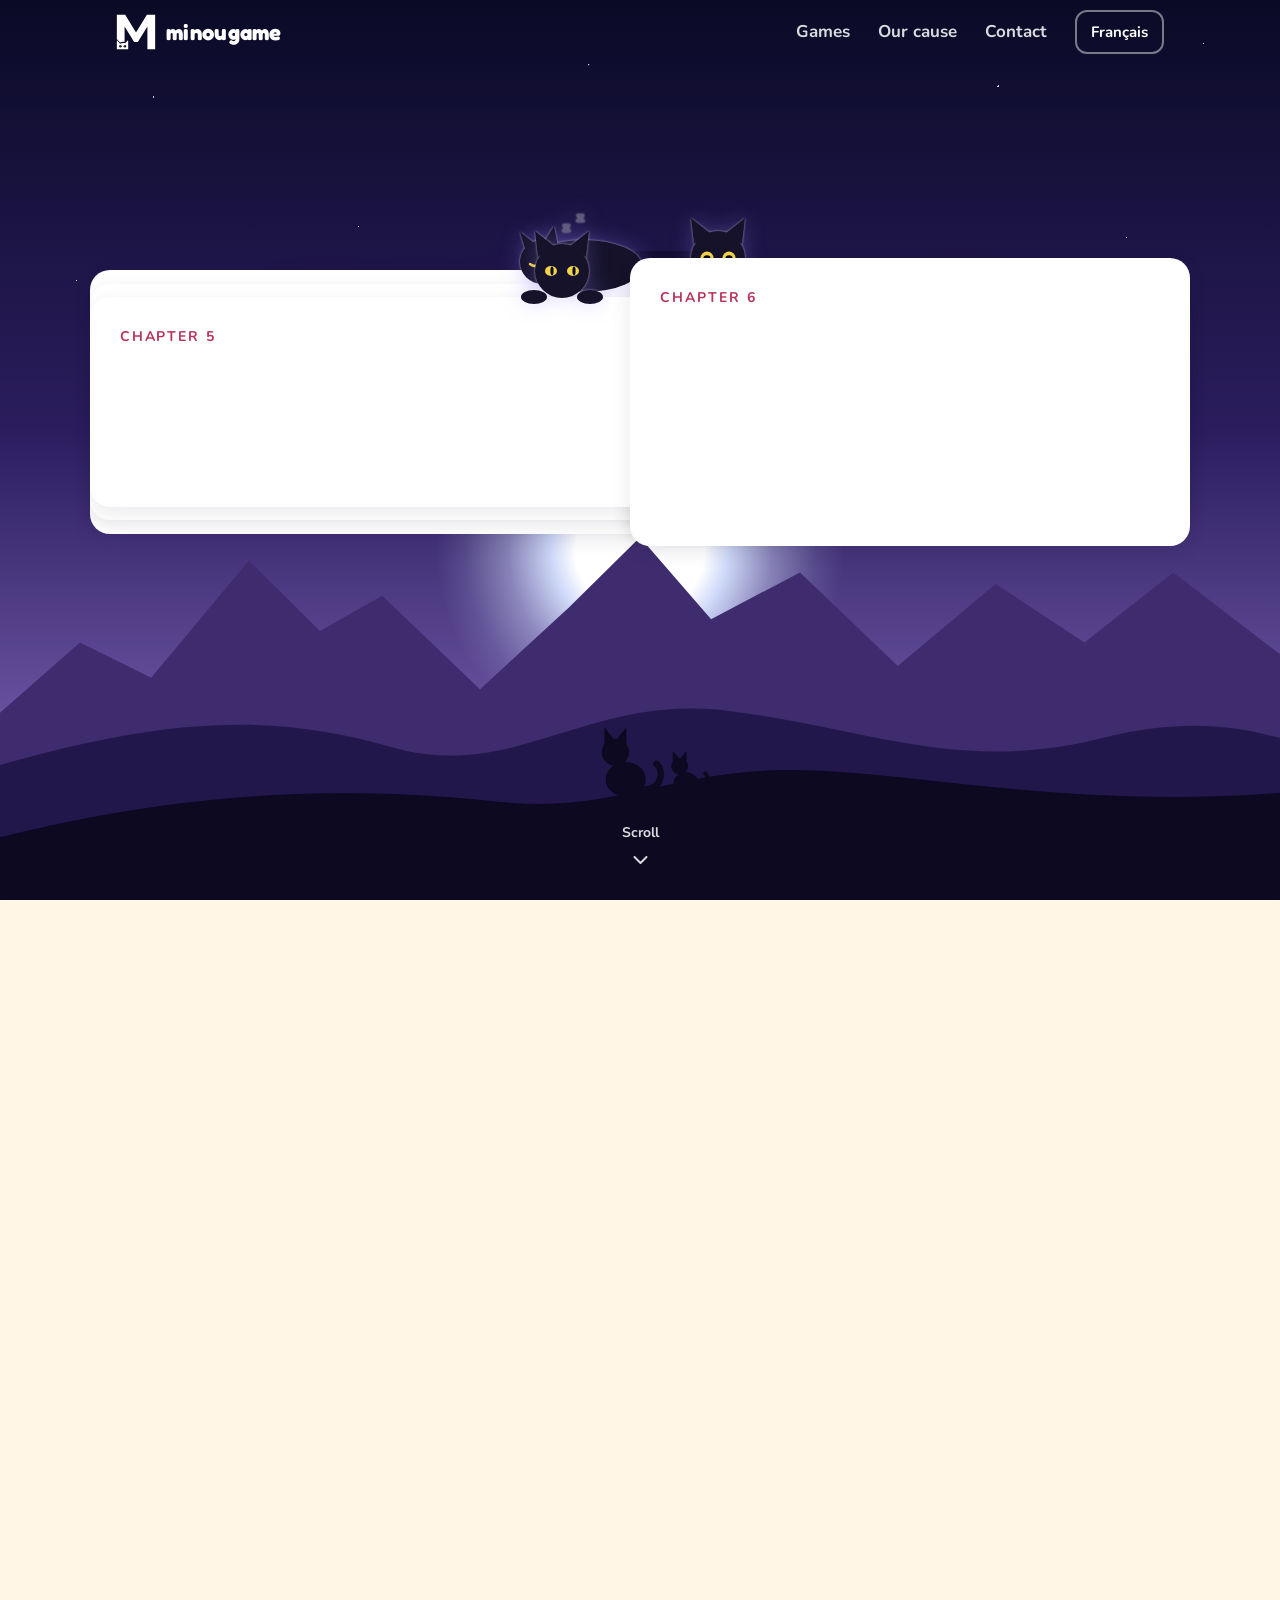
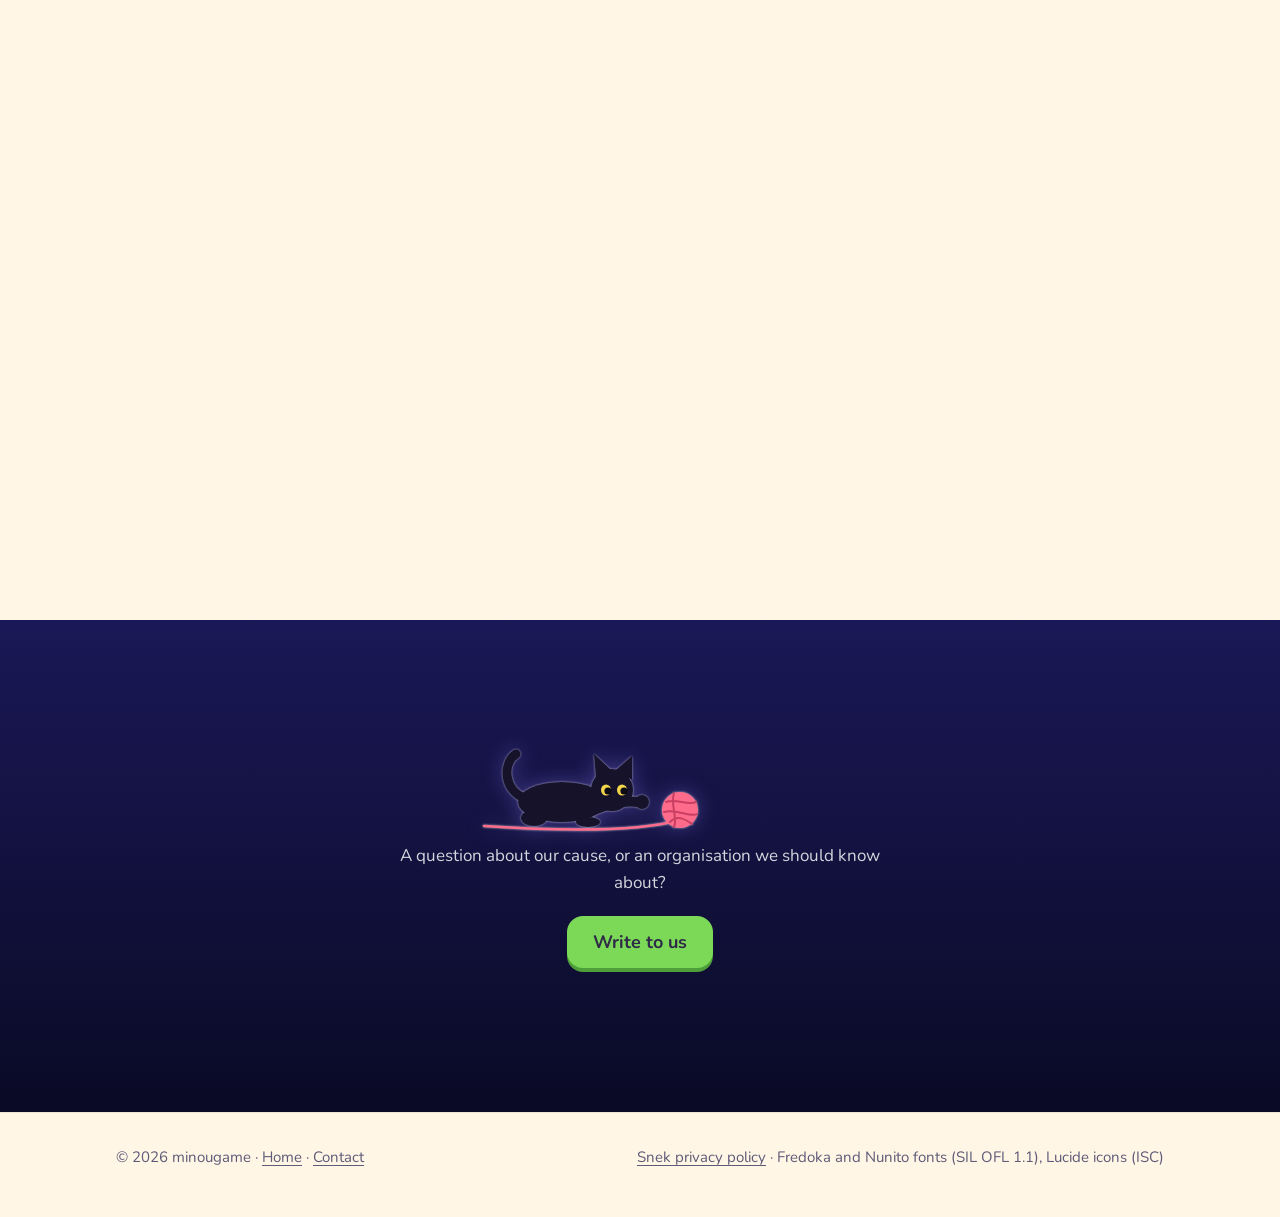
==== commit 6d9e77f2: "La cause en récit au défilement, nouveau chat « bug », accueil allégé - cause/ : scène collée comme " ====
--- a/cause/index.html
+++ b/cause/index.html
@@ -10,6 +10,7 @@
 <link rel="icon" href="../assets/favicon.png">
 <link rel="preload" href="../assets/fonts/Fredoka-Bold.ttf" as="font" type="font/ttf" crossorigin>
 <link rel="stylesheet" href="../assets/site.css">
+<script src="../assets/cause.js" defer></script>
 </head>
 <body>
 <a class="skip" href="#main"><span lang="fr">Aller au contenu</span><span lang="en">Skip to content</span></a>
@@ -27,8 +28,10 @@
 </header>
 
 <main id="main">
-  <section class="scene page-hero">
-    <div class="sky"></div>
+  <!-- TEXTE PROVISOIRE : à remplacer par le vrai récit de Théo. -->
+  <div class="cstory">
+    <section class="scene cstage">
+      <div class="sky"></div>
     <div class="stars"></div>
     <div class="sun" aria-hidden="true"></div>
     <svg class="hills hills-back" viewBox="0 0 1440 400" preserveAspectRatio="none" aria-hidden="true"><path d="M0 240 L90 180 L170 210 L280 110 L360 170 L430 140 L540 220 L640 150 L720 90 L800 160 L900 120 L1010 200 L1120 130 L1220 180 L1320 120 L1440 190 V400 H0Z"/></svg>
@@ -47,19 +50,35 @@
         <path d="M36 44 C50 44 52 30 46 24" fill="none" stroke-width="5" stroke-linecap="round"/>
       </g>
     </svg>
-    <div class="wrap">
-      <p class="kicker">minougame</p>
-      <h1 class="mega"><span lang="fr">La cause</span><span lang="en">Our cause</span></h1>
-      <p class="sub slogan">vibe coding for a better cause</p>
-    </div>
-  </section>
-
-  <!-- TEXTE PROVISOIRE : à remplacer par le vrai récit de Théo. -->
-  <div class="wrap">
-    <div class="story-list">
-
-      <article class="tale">
-        <svg class="cat-svg cat-lying" viewBox="0 0 200 90" aria-hidden="true">
+      <svg class="lake" viewBox="0 0 1440 400" preserveAspectRatio="xMidYMax slice" aria-hidden="true">
+        <defs>
+          <linearGradient id="water" x1="0" y1="0" x2="0" y2="1">
+            <stop offset="0" stop-color="#A9C2FF"/><stop offset=".4" stop-color="#5A5FCB"/><stop offset="1" stop-color="#1A1856"/>
+          </linearGradient>
+          <clipPath id="flow"><rect class="flow-rect" x="0" y="0" width="1440" height="400"/></clipPath>
+        </defs>
+        <g clip-path="url(#flow)">
+          <path fill="#A9C2FF" opacity=".25" d="M486 6 C466 60 520 100 498 150 C476 200 450 240 458 304 L610 304 C598 240 574 200 590 150 C608 100 554 60 538 6 Z"/>
+          <path fill="url(#water)" d="M498 10 C480 60 532 100 510 150 C490 200 466 240 474 300 L594 300 C582 240 560 200 576 150 C594 100 542 60 526 10 Z"/>
+          <path fill="url(#water)" d="M0 318 C240 288 480 298 720 294 C960 290 1200 298 1440 316 V400 H0 Z"/>
+          <g class="glints" stroke="rgb(var(--glow))" stroke-linecap="round">
+            <path d="M690 318 h60" stroke-width="3"/><path d="M670 336 h100" stroke-width="2.5" opacity=".8"/>
+            <path d="M700 352 h40" stroke-width="3"/><path d="M656 368 h128" stroke-width="2" opacity=".6"/>
+            <path d="M694 384 h52" stroke-width="2.5" opacity=".7"/>
+            <path d="M506 60 v30 M512 130 v24 M506 200 v30" stroke-width="2" opacity=".5"/>
+          </g>
+        </g>
+      </svg>
+
+      <div class="cintro chap is-active">
+        <p class="kicker">minougame</p>
+        <h1 class="mega"><span lang="fr">La cause</span><span lang="en">Our cause</span></h1>
+        <p class="sub slogan">vibe coding for a better cause</p>
+      </div>
+
+      <div class="ccards">
+        <article class="tale chap" data-cat="left">
+        <svg class="cat-svg cat-lying static-cat" viewBox="0 0 200 90" aria-hidden="true">
           <path class="cs tail from-tr" stroke-width="10" d="M40 80 C20 82 10 92 10 112 C10 140 20 160 8 184"/>
           <path class="c" d="M36 88 C30 64 50 48 86 48 C118 48 144 52 156 64 L162 88 Z"/>
           <ellipse class="c" cx="178" cy="85" rx="14" ry="5"/><ellipse class="c" cx="154" cy="86" rx="12" ry="5"/>
@@ -73,10 +92,10 @@
         <h2 lang="en">It all started with a cat</h2>
         <p lang="fr">minougame est né d’une idée simple : faire de petits jeux qui donnent le sourire, et faire en sorte qu’ils servent à quelque chose. Le nom vient de « minou », le petit mot doux qu’on donne aux chats en France. Et si tu regardes bien notre logo, un petit chat t’observe depuis le coin du M.</p>
         <p lang="en">minougame was born from a simple idea: make little games that make people smile, and make them useful. The name comes from “minou”, the sweet word French people use for cats. And if you look closely at our logo, a little cat is watching you from the corner of the M.</p>
-      </article>
-
-      <article class="tale">
-        <svg class="cat-svg cat-peek" viewBox="0 0 120 70" aria-hidden="true">
+        </article>
+
+        <article class="tale chap" data-cat="right">
+        <svg class="cat-svg cat-peek left" viewBox="0 0 120 70" aria-hidden="true">
           <path class="c" d="M36 26 L33 0 L52 15 Z"/><path class="c" d="M68 15 L87 0 L84 26 Z"/>
           <circle class="c" cx="60" cy="40" r="27"/>
           <g class="eyes"><circle class="eye" cx="49" cy="40" r="6.5"/><circle class="eye" cx="71" cy="40" r="6.5"/>
@@ -88,9 +107,9 @@
         <h2 lang="en">Animals waiting for someone</h2>
         <p lang="fr">Chaque année, beaucoup d’animaux sont abandonnés. Les refuges et les associations font un travail immense, souvent avec très peu de moyens : il faut nourrir, soigner, stériliser, trouver une famille… et recommencer le lendemain.</p>
         <p lang="en">Every year, many animals are abandoned. Shelters and associations do enormous work, often with very little money: feeding, caring, neutering, finding a family… and starting again the next day.</p>
-      </article>
-
-      <article class="tale">
+        </article>
+
+        <article class="tale chap" data-cat="left">
         <svg class="cat-svg cat-curl" viewBox="0 0 160 90" aria-hidden="true">
           <path class="cs tail from-tl" stroke-width="10" d="M136 72 C152 78 156 96 152 120 C150 134 156 142 162 146"/>
           <ellipse class="c" cx="84" cy="66" rx="58" ry="26"/>
@@ -104,9 +123,9 @@
         <h2 lang="en">Free games, one ad at a time</h2>
         <p lang="fr">Nos jeux sont gratuits, et on ne peut rien y acheter avec de l’argent réel. Ce sont les publicités qui les font vivre : des vidéos que tu choisis de regarder pour gagner un bonus, et de temps en temps un écran au retour au menu. Pas de bannière, pas de piège.</p>
         <p lang="en">Our games are free, and nothing in them can be bought with real money. Ads keep them alive: videos you choose to watch to earn a bonus, and now and then a screen when you go back to the menu. No banners, no tricks.</p>
-      </article>
-
-      <article class="tale">
+        </article>
+
+        <article class="tale chap" data-cat="right">
         <div class="float-cat" aria-hidden="true">
           <svg class="cat-svg" viewBox="0 0 120 140">
             <path class="cs tail from-tl" stroke-width="9" d="M84 128 C108 130 114 108 100 96"/>
@@ -124,10 +143,10 @@
         <h2 lang="en">Where the money goes</h2>
         <p lang="fr">Une partie des revenus publicitaires est reversée à des associations qui protègent les droits des animaux et leur offrent de meilleures conditions en refuge : de la nourriture, des soins, un endroit au chaud en attendant une famille. Chaque partie jouée y contribue, un tout petit peu.</p>
         <p lang="en">Part of the ad revenue is donated to organisations that protect animals’ rights and give them better living conditions in shelters: food, care, a warm place while they wait for a family. Every game you play helps, just a little.</p>
-      </article>
-
-      <article class="tale">
-        <svg class="cat-svg cat-peek left" viewBox="0 0 120 70" aria-hidden="true">
+        </article>
+
+        <article class="tale chap" data-cat="left">
+        <svg class="cat-svg cat-peek" viewBox="0 0 120 70" aria-hidden="true">
           <path class="c" d="M36 26 L33 0 L52 15 Z"/><path class="c" d="M68 15 L87 0 L84 26 Z"/>
           <circle class="c" cx="60" cy="40" r="27"/>
           <g class="eyes"><ellipse class="eye" cx="49" cy="40" rx="6" ry="5"/><ellipse class="eye" cx="71" cy="40" rx="6" ry="5"/>
@@ -139,17 +158,9 @@
         <h2 lang="en">Nothing to hide</h2>
         <p lang="fr">Le détail (associations soutenues, montants) n’est pas affiché ici, mais il n’a rien de secret. Écris-nous et tu recevras une réponse détaillée, avec plaisir.</p>
         <p lang="en">The details (organisations supported, amounts) aren’t shown here, but they’re no secret. Write to us and you’ll get a detailed answer, gladly.</p>
-      </article>
-
-      <article class="tale">
-        <svg class="cat-svg cat-lying flip" viewBox="0 0 200 90" aria-hidden="true">
-          <path class="cs tail from-tr" stroke-width="10" d="M40 80 C20 82 10 92 10 112 C10 140 20 160 8 184"/>
-          <path class="c" d="M36 88 C30 64 50 48 86 48 C118 48 144 52 156 64 L162 88 Z"/>
-          <ellipse class="c" cx="178" cy="85" rx="14" ry="5"/><ellipse class="c" cx="154" cy="86" rx="12" ry="5"/>
-          <circle class="c" cx="164" cy="52" r="22"/>
-          <path class="c" d="M146 40 L148 16 L163 33 Z"/><path class="c" d="M168 32 L183 16 L185 42 Z"/>
-          <path class="lid" d="M151 53 q5 4 10 0"/><path class="lid" d="M167 53 q5 4 10 0"/>
-        </svg>
+        </article>
+
+        <article class="tale chap" data-cat="right">
         <span class="num" lang="fr">Chapitre 6</span><span class="num" lang="en">Chapter 6</span>
         <h2 lang="fr">Et toi, comment aider ?</h2>
         <h2 lang="en">And you, how can you help?</h2>
@@ -165,9 +176,42 @@
           <li>Get in touch with a shelter near you: adoption, fostering, volunteering or donations.</li>
           <li>If you adopt, think about identification and neutering.</li>
         </ul>
-      </article>
-    </div>
-
+        </article>
+      </div>
+
+      <!-- le chat du chapitre 1, qui saute de carte en carte -->
+      <div class="jumper" aria-hidden="true">
+        <div class="jumper-in">
+          <svg class="cat-svg pose-sit" viewBox="0 0 200 90" aria-hidden="true">
+          <path class="cs tail from-tr" stroke-width="10" d="M40 80 C20 82 10 92 10 112 C10 140 20 160 8 184"/>
+          <path class="c" d="M36 88 C30 64 50 48 86 48 C118 48 144 52 156 64 L162 88 Z"/>
+          <ellipse class="c" cx="178" cy="85" rx="14" ry="5"/><ellipse class="c" cx="154" cy="86" rx="12" ry="5"/>
+          <circle class="c" cx="164" cy="52" r="22"/>
+          <path class="c" d="M146 40 L148 16 L163 33 Z"/><path class="c" d="M168 32 L183 16 L185 42 Z"/>
+          <g class="eyes"><ellipse class="eye" cx="156" cy="52" rx="4.5" ry="4"/><ellipse class="eye" cx="172" cy="52" rx="4.5" ry="4"/>
+            <ellipse class="pupil" cx="156" cy="52" rx="1.4" ry="3.6"/><ellipse class="pupil" cx="172" cy="52" rx="1.4" ry="3.6"/></g>
+        </svg>
+          <svg class="cat-svg pose-leap" viewBox="0 0 200 90">
+            <path class="cs tail" stroke-width="8" d="M54 46 C36 38 20 26 6 30"/>
+            <path class="cs" stroke-width="9" d="M62 52 L22 62 M68 56 L30 76 M138 44 L180 52 M134 50 L172 68"/>
+            <ellipse class="c" cx="100" cy="48" rx="54" ry="15" transform="rotate(-8 100 48)"/>
+            <circle class="c" cx="158" cy="32" r="18"/>
+            <path class="c" d="M144 22 L144 0 L158 16 Z"/><path class="c" d="M162 16 L178 2 L178 26 Z"/>
+            <ellipse class="eye" cx="152" cy="32" rx="4.4" ry="5"/><ellipse class="eye" cx="166" cy="32" rx="4.4" ry="5"/>
+            <circle class="pupil" cx="153.5" cy="32" r="2.6"/><circle class="pupil" cx="167.5" cy="32" r="2.6"/>
+          </svg>
+        </div>
+      </div>
+
+      <a class="scroll-cue" href="#fin">
+        <span lang="fr">Faire défiler</span><span lang="en">Scroll</span>
+        <svg class="icon" viewBox="0 0 24 24" aria-hidden="true"><path d="m6 9 6 6 6-6"/></svg>
+      </a>
+    </section>
+  </div>
+
+  <section class="cause-end" id="fin">
+    <div class="wrap">
     <div class="yarn-scene" aria-hidden="true">
       <svg class="cat-svg cat-yarn" viewBox="0 0 260 120">
         <path d="M196 106 C160 116 90 118 0 112" fill="none" stroke="var(--yarn)" stroke-width="2.5" stroke-linecap="round"/>
@@ -192,7 +236,8 @@
       <p lang="en">A question about our cause, or an organisation we should know about?</p>
       <a class="btn btn-primary" href="../contact/?raison=cause"><span lang="fr">Nous écrire</span><span lang="en">Write to us</span></a>
     </div>
-  </div>
+    </div>
+  </section>
 </main>
 
 <footer>
--- a/assets/site.css
+++ b/assets/site.css
@@ -471,3 +471,56 @@
   .step .card, .step:nth-child(even) .card { grid-column: 2; }
   .step .dot { grid-column: 1; }
 }
+
+/* ---------- La cause : récit au défilement (comme l'accueil) ---------- */
+.scene .cat-svg { filter: drop-shadow(0 0 1px rgba(255, 255, 255, .55)) drop-shadow(0 0 10px rgba(150, 130, 255, .3)); }
+.lake { position: absolute; left: 0; bottom: 0; width: 100%; height: 44%; z-index: -1; pointer-events: none; }
+.glints { animation: shimmer 2.6s ease-in-out infinite alternate; }
+@keyframes shimmer { from { opacity: .35; } to { opacity: .9; } }
+.jumper { display: none; }
+.pose-leap { display: none; }
+
+/* Sans JS ou mouvement réduit : grande scène, chapitres empilés, lac en bas. */
+.cstage { padding: 120px 16px 46vh; }
+.cintro { text-align: center; margin-bottom: 120px; }
+.cintro .mega { font-size: clamp(54px, 11vw, 132px); }
+.cintro .sub { display: inline-block; }
+.ccards { display: grid; gap: 120px; max-width: 760px; margin: 0 auto; }
+.cstage .tale { position: relative; }
+html:not(.motion) .cstage .hills-back { height: 42vh; }
+html:not(.motion) .cstage .hills-mid { height: 34vh; }
+html:not(.motion) .cstage .hills-front { height: 28vh; }
+html:not(.motion) .cstage .lake { height: 34vh; }
+
+/* Avec mouvement : scène collée, un chapitre à la fois, le chat saute. */
+html.motion .cstory { height: 780vh; }
+html.motion .cstage { position: sticky; top: 0; height: 100vh; height: 100svh; padding: 0; }
+html.motion .cintro, html.motion .ccards .chap {
+  opacity: 0; visibility: hidden; transform: translateY(26px) scale(.98);
+  transition: opacity .5s ease-out, transform .5s ease-out, visibility 0s .5s;
+}
+html.motion .chap.is-active { opacity: 1; visibility: visible; transform: none; transition: opacity .5s ease-out .12s, transform .5s ease-out .12s, visibility 0s; }
+html.motion .cintro { position: absolute; inset: 0; display: flex; flex-direction: column; align-items: center; justify-content: center; padding: 0 16px 18vh; margin: 0; }
+html.motion .ccards { position: absolute; inset: 0; max-width: none; margin: 0; padding: 120px 7% 24vh; display: grid; align-items: center; gap: 0; }
+html.motion .ccards .tale { grid-area: 1 / 1; width: min(560px, 100%); justify-self: start; }
+html.motion .ccards .tale[data-cat="right"] { justify-self: end; }
+html.motion .static-cat { display: none; }
+html.motion .jumper { display: block; position: absolute; left: 0; top: 0; width: 200px; height: 90px; z-index: 6; opacity: 0; transition: opacity .3s; will-change: transform; }
+html.motion .jumper.on { opacity: 1; }
+.jumper-in { position: relative; width: 100%; height: 100%; }
+.jumper-in.flip { transform: scaleX(-1); }
+.jumper .cat-svg { inset: 0; width: 100%; height: 100%; }
+.jumper.leap .pose-sit { display: none; }
+.jumper.leap .pose-leap { display: block; }
+@media (max-width: 760px) {
+  html.motion .ccards { padding: 96px 16px 26vh; }
+  html.motion .ccards .tale, html.motion .ccards .tale[data-cat="right"] { width: 100%; justify-self: stretch; }
+  html.motion .jumper { width: 160px; height: 72px; }
+  .lake { height: 34%; }
+  .cstage .tale { font-size: 16px; }
+}
+
+/* Fin de page : la berge du lac, la pelote et l'appel à écrire. */
+.cause-end { background: linear-gradient(180deg, #1A1856 0%, #0A0A26 100%); color: #fff; padding: 24px 0 72px; }
+.cause-end .cat-svg { filter: drop-shadow(0 0 1px rgba(255, 255, 255, .6)) drop-shadow(0 0 10px rgba(150, 130, 255, .35)); }
+.cause-end .cause-cta p { color: rgba(255, 255, 255, .82); }
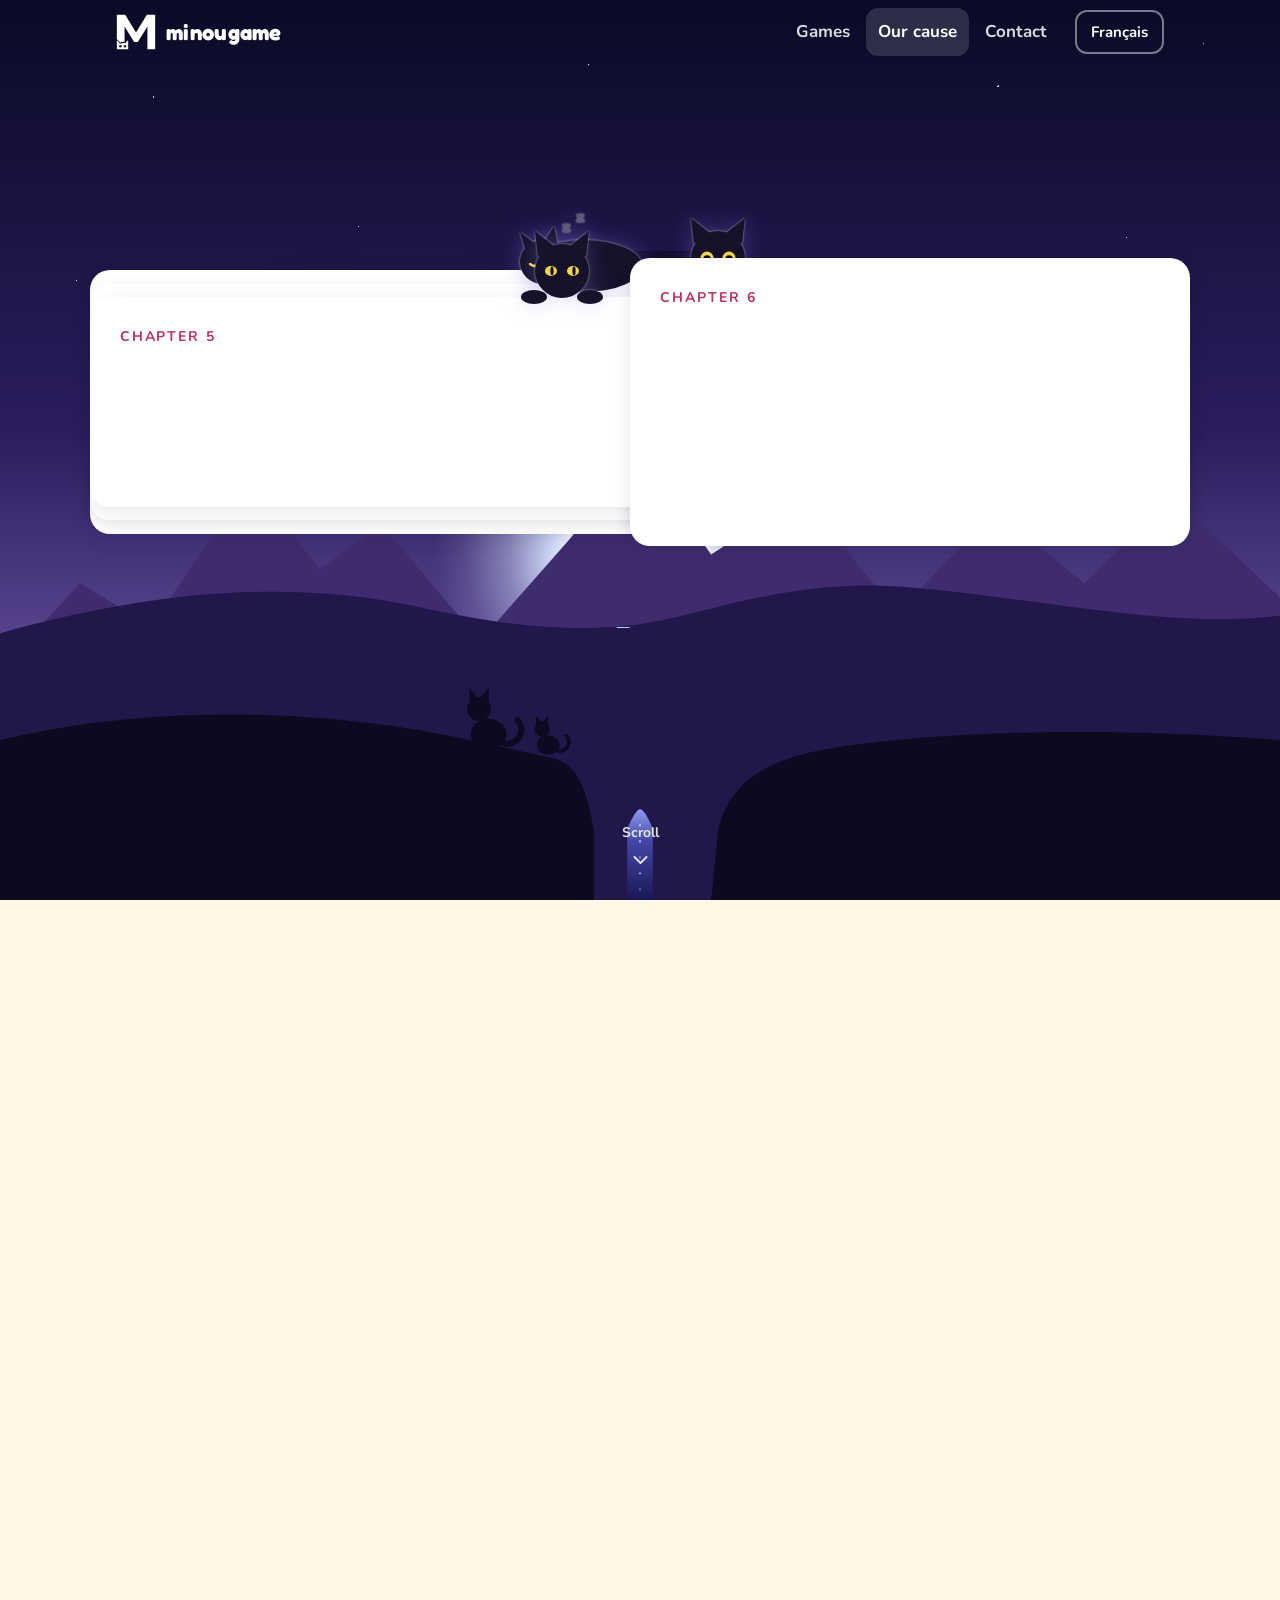
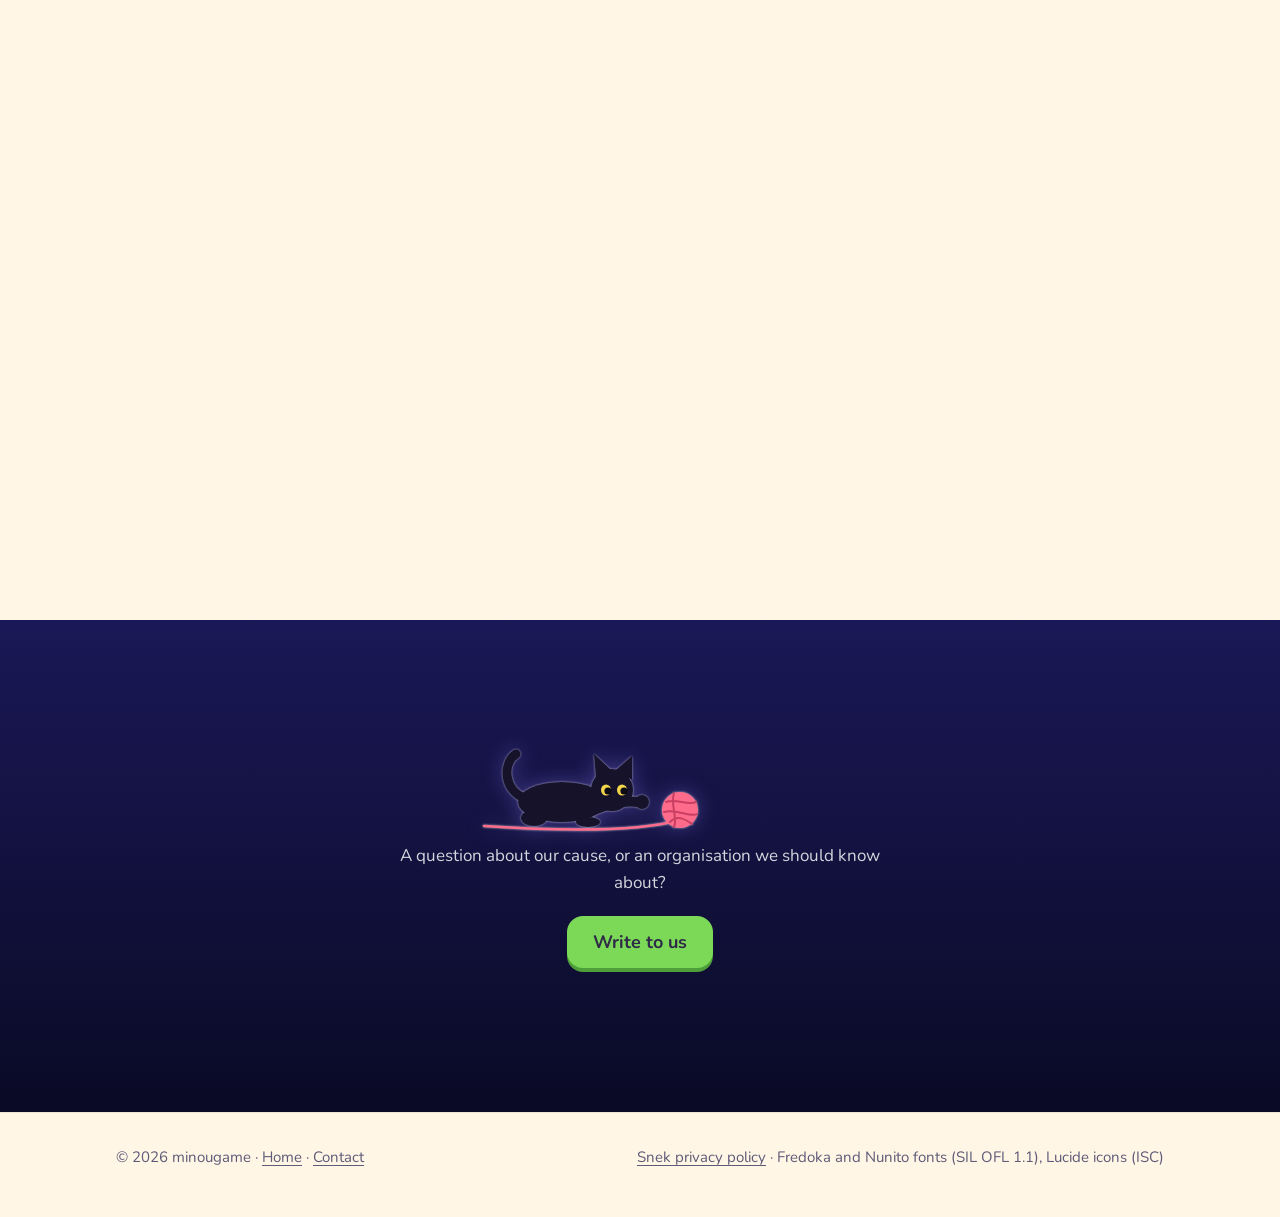
==== commit cbe2d945: "Ruisseau à sa place, chat « bug » aux grands yeux, revue du site - cause/ : premier plan redessiné d" ====
--- a/cause/index.html
+++ b/cause/index.html
@@ -7,6 +7,9 @@
 <script src="../assets/lang.js"></script>
 <meta name="description" content="Pourquoi minougame existe : des jeux gratuits dont les publicités aident à nourrir des animaux abandonnés.">
 <meta name="theme-color" content="#0A0A26">
+<meta property="og:title" content="La cause · minougame">
+<meta property="og:description" content="Des jeux gratuits dont les publicités aident à nourrir des animaux abandonnés.">
+<meta property="og:image" content="https://theotari.github.io/assets/snek/feature-graphic.jpg">
 <link rel="icon" href="../assets/favicon.png">
 <link rel="preload" href="../assets/fonts/Fredoka-Bold.ttf" as="font" type="font/ttf" crossorigin>
 <link rel="stylesheet" href="../assets/site.css">
@@ -17,13 +20,13 @@
 
 <header class="topbar over">
   <div class="wrap">
-    <a class="logo" href="../"><svg class="logo-mark" viewBox="240 265 520 470" aria-hidden="true"><path class="lm" d="M250 275 L359 275 L500 506 L642 275 L750 275 L750 725 L649 725 L649 429 L524 629 L476 629 L351 429 L351 630 C333 624 311 628 293 638 L258 600 C255 597 252 597 250 599 Z"/><path class="lm" d="M250 725 L250 620 C250 612 252 609 255 611 L293 652 C314 644 336 642 357 646 L389 614 C394 610 397 613 398 621 L398 725 Z"/><circle class="le" cx="296" cy="686" r="16.5"/><circle class="lh" cx="292" cy="682" r="5"/><circle class="le" cx="355" cy="686" r="16.5"/><circle class="lh" cx="351" cy="682" r="5"/></svg>minougame</a>
+    <a class="logo" href="../"><svg class="logo-mark" viewBox="240 265 520 470" aria-hidden="true"><path class="lm" d="M250 275 L359 275 L500 506 L642 275 L750 275 L750 725 L649 725 L649 429 L524 629 L476 629 L351 429 L351 630 C333 624 311 628 293 638 L258 600 C255 597 252 597 250 599 Z"/><path class="lm" d="M250 725 L250 620 C250 612 252 609 255 611 L293 652 C314 644 336 642 357 646 L389 614 C394 610 397 613 398 621 L398 725 Z"/><circle class="le" cx="296" cy="686" r="16.5"/><circle class="lh" cx="292" cy="682" r="5"/><circle class="le" cx="355" cy="686" r="16.5"/><circle class="lh" cx="351" cy="682" r="5"/></svg><span class="logo-text">minougame</span></a>
     <nav class="topnav" aria-label="Menu">
       <a href="../#jeux"><span lang="fr">Jeux</span><span lang="en">Games</span></a>
       <a href="./" aria-current="page"><span lang="fr">La cause</span><span lang="en">Our cause</span></a>
       <a href="../contact/">Contact</a>
     </nav>
-    <button class="langbtn" type="button"><span lang="fr">English</span><span lang="en">Français</span></button>
+    <button class="langbtn" type="button"><span lang="fr"><span class="l-long">English</span><span class="l-short">EN</span></span><span lang="en"><span class="l-long">Français</span><span class="l-short">FR</span></span></button>
   </div>
 </header>
 
@@ -35,40 +38,46 @@
     <div class="stars"></div>
     <div class="sun" aria-hidden="true"></div>
     <svg class="hills hills-back" viewBox="0 0 1440 400" preserveAspectRatio="none" aria-hidden="true"><path d="M0 240 L90 180 L170 210 L280 110 L360 170 L430 140 L540 220 L640 150 L720 90 L800 160 L900 120 L1010 200 L1120 130 L1220 180 L1320 120 L1440 190 V400 H0Z"/></svg>
-    <svg class="hills hills-mid" viewBox="0 0 1440 400" preserveAspectRatio="none" aria-hidden="true"><path d="M0 250 C180 200 300 190 440 230 C580 270 660 170 820 190 C980 210 1080 260 1240 220 C1340 195 1400 210 1440 220 V400 H0Z"/></svg>
-    <svg class="hills hills-front" viewBox="0 0 1440 400" preserveAspectRatio="xMidYMax slice" aria-hidden="true">
-      <path d="M0 330 C200 280 380 270 560 290 C680 303 740 262 860 255 C1000 248 1180 300 1440 280 V400 H0Z"/>
-      <!-- une chatte et son chaton face à la lumière -->
-      <g transform="translate(672 212) scale(1.45)">
-        <ellipse cx="22" cy="36" rx="15" ry="13"/><circle cx="14" cy="15" r="10"/>
-        <path d="M6 9 L6 -3 L13 6Z"/><path d="M15 6 L22 -3 L22 9Z"/>
-        <path d="M36 44 C50 44 52 30 46 24" fill="none" stroke-width="5" stroke-linecap="round"/>
+    <!-- Premier plan : colline du milieu, ruisseau, collines avant, lac (un seul repère pour que tout s'aligne) -->
+    <svg class="hills fore" viewBox="0 0 1440 600" preserveAspectRatio="xMidYMax slice" aria-hidden="true">
+      <defs>
+        <linearGradient id="water" x1="0" y1="0" x2="0" y2="1">
+          <stop offset="0" stop-color="#B9CCFF"/><stop offset=".45" stop-color="#6266D2"/><stop offset="1" stop-color="#25226A"/>
+        </linearGradient>
+        <linearGradient id="lakewater" x1="0" y1="0" x2="0" y2="1">
+          <stop offset="0" stop-color="#8E9BF0"/><stop offset=".35" stop-color="#4447A8"/><stop offset="1" stop-color="#1A1856"/>
+        </linearGradient>
+        <clipPath id="flow"><rect class="flow-rect" x="0" y="286" width="1440" height="314"/></clipPath>
+      </defs>
+      <path fill="var(--hill-mid)" d="M0 300 C180 250 330 240 470 270 C560 290 630 298 700 292 C780 286 880 236 1020 248 C1180 262 1320 296 1440 280 V600 H0 Z"/>
+      <g clip-path="url(#flow)">
+        <path fill="url(#water)" d="M694 293 C684 312 680 330 702 352 C726 378 712 400 684 424 C654 452 664 482 648 514 L800 514 C792 484 802 452 770 426 C742 402 758 378 736 352 C714 326 716 310 708 293 Z"/>
+        <path class="glints" d="M714 322 v12 M718 372 v16 M708 420 v18 M722 470 v22" stroke="rgb(var(--glow))" stroke-width="2.5" stroke-linecap="round" opacity=".7"/>
       </g>
-      <g transform="translate(752 236) scale(.9)">
-        <ellipse cx="22" cy="36" rx="15" ry="13"/><circle cx="14" cy="15" r="10"/>
-        <path d="M6 9 L6 -3 L13 6Z"/><path d="M15 6 L22 -3 L22 9Z"/>
-        <path d="M36 44 C50 44 52 30 46 24" fill="none" stroke-width="5" stroke-linecap="round"/>
+      <g fill="var(--hill-front)">
+        <path d="M0 420 C140 386 300 384 440 404 C520 416 580 432 620 440 C650 446 660 476 668 520 L668 600 L0 600 Z"/>
+        <path d="M1440 600 L800 600 L808 520 C820 470 860 444 920 432 C1040 410 1240 404 1440 420 Z"/>
+        <!-- la chatte et son chaton, au bord du ruisseau, face à la lumière -->
+        <g transform="translate(520 365) scale(1.35)">
+          <ellipse cx="22" cy="36" rx="15" ry="13"/><circle cx="14" cy="15" r="10"/>
+          <path d="M6 9 L6 -3 L13 6Z"/><path d="M15 6 L22 -3 L22 9Z"/>
+          <path d="M36 44 C50 44 52 30 46 24" fill="none" stroke="var(--hill-front)" stroke-width="5" stroke-linecap="round"/>
+        </g>
+        <g transform="translate(598 395) scale(.85)">
+          <ellipse cx="22" cy="36" rx="15" ry="13"/><circle cx="14" cy="15" r="10"/>
+          <path d="M6 9 L6 -3 L13 6Z"/><path d="M15 6 L22 -3 L22 9Z"/>
+          <path d="M36 44 C50 44 52 30 46 24" fill="none" stroke="var(--hill-front)" stroke-width="5" stroke-linecap="round"/>
+        </g>
+      </g>
+      <g class="lake-g">
+        <path fill="url(#lakewater)" d="M0 520 C300 506 560 498 720 498 C900 498 1160 506 1440 520 V600 H0 Z"/>
+        <g class="glints" stroke="rgb(var(--glow))" stroke-linecap="round">
+          <path d="M690 516 h60" stroke-width="3"/><path d="M670 534 h100" stroke-width="2.5" opacity=".8"/>
+          <path d="M700 552 h40" stroke-width="3"/><path d="M656 570 h128" stroke-width="2" opacity=".6"/>
+          <path d="M694 588 h52" stroke-width="2.5" opacity=".7"/>
+        </g>
       </g>
     </svg>
-      <svg class="lake" viewBox="0 0 1440 400" preserveAspectRatio="xMidYMax slice" aria-hidden="true">
-        <defs>
-          <linearGradient id="water" x1="0" y1="0" x2="0" y2="1">
-            <stop offset="0" stop-color="#A9C2FF"/><stop offset=".4" stop-color="#5A5FCB"/><stop offset="1" stop-color="#1A1856"/>
-          </linearGradient>
-          <clipPath id="flow"><rect class="flow-rect" x="0" y="0" width="1440" height="400"/></clipPath>
-        </defs>
-        <g clip-path="url(#flow)">
-          <path fill="#A9C2FF" opacity=".25" d="M486 6 C466 60 520 100 498 150 C476 200 450 240 458 304 L610 304 C598 240 574 200 590 150 C608 100 554 60 538 6 Z"/>
-          <path fill="url(#water)" d="M498 10 C480 60 532 100 510 150 C490 200 466 240 474 300 L594 300 C582 240 560 200 576 150 C594 100 542 60 526 10 Z"/>
-          <path fill="url(#water)" d="M0 318 C240 288 480 298 720 294 C960 290 1200 298 1440 316 V400 H0 Z"/>
-          <g class="glints" stroke="rgb(var(--glow))" stroke-linecap="round">
-            <path d="M690 318 h60" stroke-width="3"/><path d="M670 336 h100" stroke-width="2.5" opacity=".8"/>
-            <path d="M700 352 h40" stroke-width="3"/><path d="M656 368 h128" stroke-width="2" opacity=".6"/>
-            <path d="M694 384 h52" stroke-width="2.5" opacity=".7"/>
-            <path d="M506 60 v30 M512 130 v24 M506 200 v30" stroke-width="2" opacity=".5"/>
-          </g>
-        </g>
-      </svg>
 
       <div class="cintro chap is-active">
         <p class="kicker">minougame</p>
--- a/assets/site.css
+++ b/assets/site.css
@@ -52,7 +52,7 @@
 h1, h2, h3 { font-family: "Fredoka", "Nunito", sans-serif; font-weight: 700; line-height: 1.15; margin: 0; }
 p { margin: 0 0 12px; }
 :focus-visible { outline: 3px solid var(--pink); outline-offset: 3px; border-radius: 6px; }
-.skip { position: absolute; left: -999px; top: 8px; background: var(--surface); color: var(--ink); padding: 8px 14px; border-radius: 10px; z-index: 10; }
+.skip { position: absolute; left: -999px; top: 8px; background: var(--surface); color: var(--ink); padding: 8px 14px; border-radius: 10px; z-index: 40; }
 .skip:focus { left: 8px; }
 .icon { width: 24px; height: 24px; flex: none; fill: none; stroke: currentColor; stroke-width: 2; stroke-linecap: round; stroke-linejoin: round; }
 
@@ -75,7 +75,18 @@
   font: 700 15px/1 "Nunito", sans-serif; transition: border-color .2s, background-color .2s;
 }
 .langbtn:hover { border-color: #fff; background: rgba(255, 255, 255, .1); }
-@media (max-width: 600px) { .topnav { display: none; } .langbtn { margin-left: auto; } }
+.l-short { display: none; }
+.topnav a[aria-current="page"] { color: #fff; background: rgba(255, 255, 255, .14); }
+/* Sur téléphone : logo seul, menu compact, langue en 2 lettres. */
+@media (max-width: 600px) {
+  .logo-text { display: none; }
+  .topnav { gap: 0; }
+  .topnav a { padding: 10px 7px; font-size: 15px; min-height: 44px; display: inline-flex; align-items: center; }
+  .langbtn { min-width: 44px; padding: 0 10px; margin-left: 4px; }
+  .l-long { display: none; }
+  .l-short { display: inline; }
+}
+@media (max-width: 360px) { .topnav a { padding: 10px 5px; font-size: 14px; } }
 
 /* ---------- Mise en page ---------- */
 .wrap { max-width: 1080px; margin: 0 auto; padding: 0 16px; }
@@ -105,7 +116,10 @@
 /* ---------- Paysage de nuit (héros des pages) ----------
    Ciel, lumière qui se lève derrière les crêtes, 3 plans de collines.
    Les couleurs changent par page via les variables --sky-*, --hill-*, --glow. */
-.topbar.over { position: absolute; inset: 0 0 auto; z-index: 20; background: transparent; }
+/* Barre du haut : transparente sur le ciel, puis fond de nuit flouté dès qu'on descend. */
+.topbar.over { position: fixed; inset: 0 0 auto; z-index: 20; background: transparent; transition: background-color .3s, box-shadow .3s; }
+.topbar.over.solid { background: rgba(10, 10, 38, .8); -webkit-backdrop-filter: blur(12px); backdrop-filter: blur(12px); box-shadow: 0 1px 0 rgba(255, 255, 255, .08); }
+html { scroll-padding-top: 76px; }
 .scene {
   --sky-top: #0A0A26; --sky-mid: #2B1D5E; --sky-low: #8D74C9;
   --hill-back: #3E2C6E; --hill-mid: #22174A; --hill-front: #0C0920;
@@ -218,10 +232,10 @@
 .cause { background: var(--surface); }
 .cause .wrap { display: grid; grid-template-columns: auto 1fr; gap: 32px; align-items: start; }
 .paw-badge { width: 120px; height: 120px; border-radius: 32px; background: var(--bg); display: grid; place-items: center; color: var(--link); }
-.paw-badge svg { width: 68px; height: 68px; fill: currentColor; }
+.paw-badge .cat-svg { position: static; width: 84px; height: 98px; }
 .cause h2 { font-size: clamp(28px, 4vw, 38px); margin-bottom: 12px; }
 .cause p { max-width: 62ch; }
-@media (max-width: 600px) { .cause .wrap { grid-template-columns: 1fr; } .paw-badge { width: 88px; height: 88px; border-radius: 24px; } .paw-badge svg { width: 50px; height: 50px; } }
+@media (max-width: 600px) { .cause .wrap { grid-template-columns: 1fr; } .paw-badge { width: 96px; height: 96px; border-radius: 24px; } .paw-badge .cat-svg { width: 66px; height: 78px; } }
 
 /* ---------- Contact ---------- */
 .contact-card { display: flex; flex-wrap: wrap; align-items: center; gap: 18px 28px; background: var(--surface); border-radius: var(--radius); padding: 28px; box-shadow: var(--shadow); }
@@ -474,7 +488,8 @@
 
 /* ---------- La cause : récit au défilement (comme l'accueil) ---------- */
 .scene .cat-svg { filter: drop-shadow(0 0 1px rgba(255, 255, 255, .55)) drop-shadow(0 0 10px rgba(150, 130, 255, .3)); }
-.lake { position: absolute; left: 0; bottom: 0; width: 100%; height: 44%; z-index: -1; pointer-events: none; }
+.fore { height: 58%; transform: translateY(calc(var(--p) * 6%)); }
+.cstage .hills-back { height: 64%; }
 .glints { animation: shimmer 2.6s ease-in-out infinite alternate; }
 @keyframes shimmer { from { opacity: .35; } to { opacity: .9; } }
 .jumper { display: none; }
@@ -488,18 +503,17 @@
 .ccards { display: grid; gap: 120px; max-width: 760px; margin: 0 auto; }
 .cstage .tale { position: relative; }
 html:not(.motion) .cstage .hills-back { height: 42vh; }
-html:not(.motion) .cstage .hills-mid { height: 34vh; }
-html:not(.motion) .cstage .hills-front { height: 28vh; }
-html:not(.motion) .cstage .lake { height: 34vh; }
+html:not(.motion) .cstage .fore { height: 46vh; }
 
 /* Avec mouvement : scène collée, un chapitre à la fois, le chat saute. */
 html.motion .cstory { height: 780vh; }
 html.motion .cstage { position: sticky; top: 0; height: 100vh; height: 100svh; padding: 0; }
+/* Les chapitres cachés restent lisibles par les lecteurs d'écran (pas de visibility: hidden). */
 html.motion .cintro, html.motion .ccards .chap {
-  opacity: 0; visibility: hidden; transform: translateY(26px) scale(.98);
-  transition: opacity .5s ease-out, transform .5s ease-out, visibility 0s .5s;
-}
-html.motion .chap.is-active { opacity: 1; visibility: visible; transform: none; transition: opacity .5s ease-out .12s, transform .5s ease-out .12s, visibility 0s; }
+  opacity: 0; pointer-events: none; transform: translateY(26px) scale(.98);
+  transition: opacity .5s ease-out, transform .5s ease-out;
+}
+html.motion .chap.is-active { opacity: 1; pointer-events: auto; transform: none; transition: opacity .5s ease-out .12s, transform .5s ease-out .12s; }
 html.motion .cintro { position: absolute; inset: 0; display: flex; flex-direction: column; align-items: center; justify-content: center; padding: 0 16px 18vh; margin: 0; }
 html.motion .ccards { position: absolute; inset: 0; max-width: none; margin: 0; padding: 120px 7% 24vh; display: grid; align-items: center; gap: 0; }
 html.motion .ccards .tale { grid-area: 1 / 1; width: min(560px, 100%); justify-self: start; }
@@ -516,7 +530,6 @@
   html.motion .ccards { padding: 96px 16px 26vh; }
   html.motion .ccards .tale, html.motion .ccards .tale[data-cat="right"] { width: 100%; justify-self: stretch; }
   html.motion .jumper { width: 160px; height: 72px; }
-  .lake { height: 34%; }
   .cstage .tale { font-size: 16px; }
 }
 
@@ -524,3 +537,12 @@
 .cause-end { background: linear-gradient(180deg, #1A1856 0%, #0A0A26 100%); color: #fff; padding: 24px 0 72px; }
 .cause-end .cat-svg { filter: drop-shadow(0 0 1px rgba(255, 255, 255, .6)) drop-shadow(0 0 10px rgba(150, 130, 255, .35)); }
 .cause-end .cause-cta p { color: rgba(255, 255, 255, .82); }
+
+/* Accueil : le prochain jeu, un chat qui fait la sieste en attendant */
+.game-soon .cat-svg { position: static; width: 120px; height: 68px; margin-bottom: 4px; }
+
+/* Page 404 */
+.lost { min-height: 100vh; min-height: 100svh; display: flex; align-items: center; }
+.lost .wrap { width: 100%; }
+.lost .lost-cat { position: static; display: block; width: 220px; height: 130px; margin: 0 auto 6px; }
+.lost .actions { justify-content: center; margin-top: 26px; }
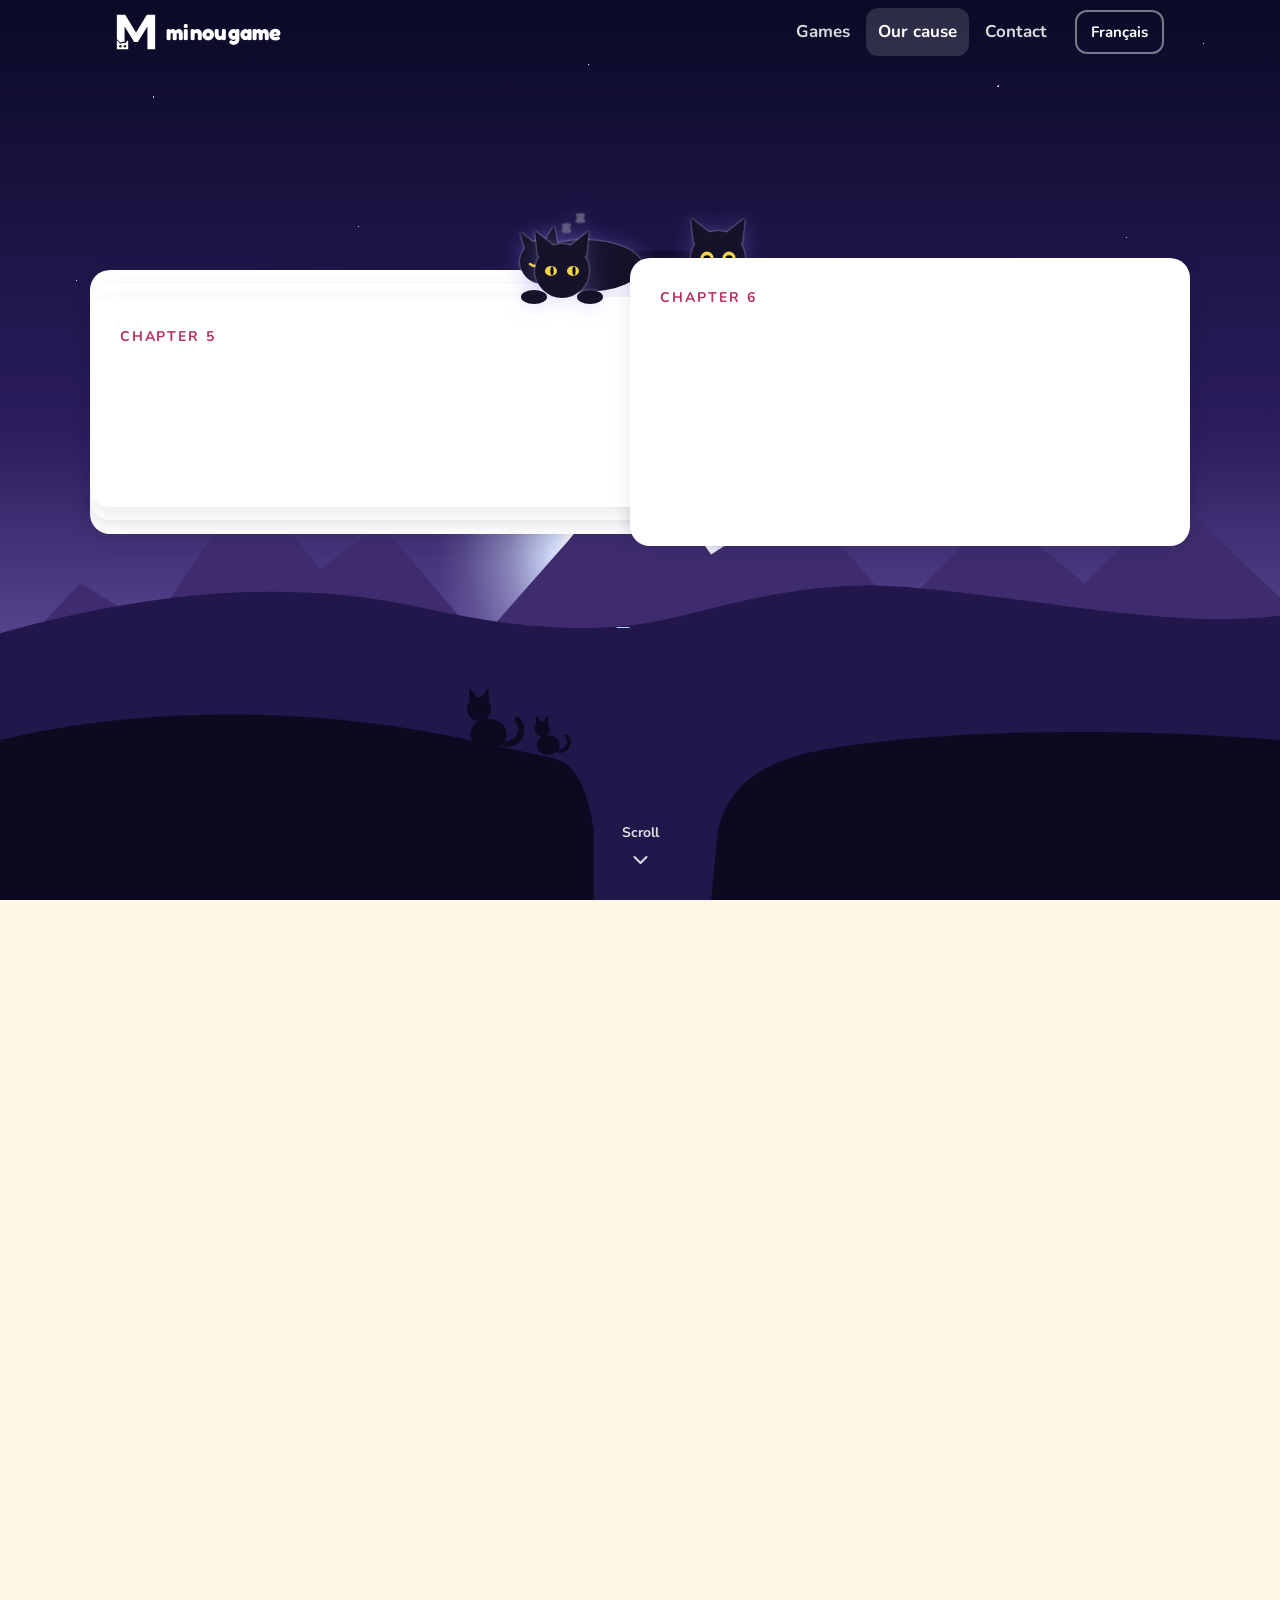
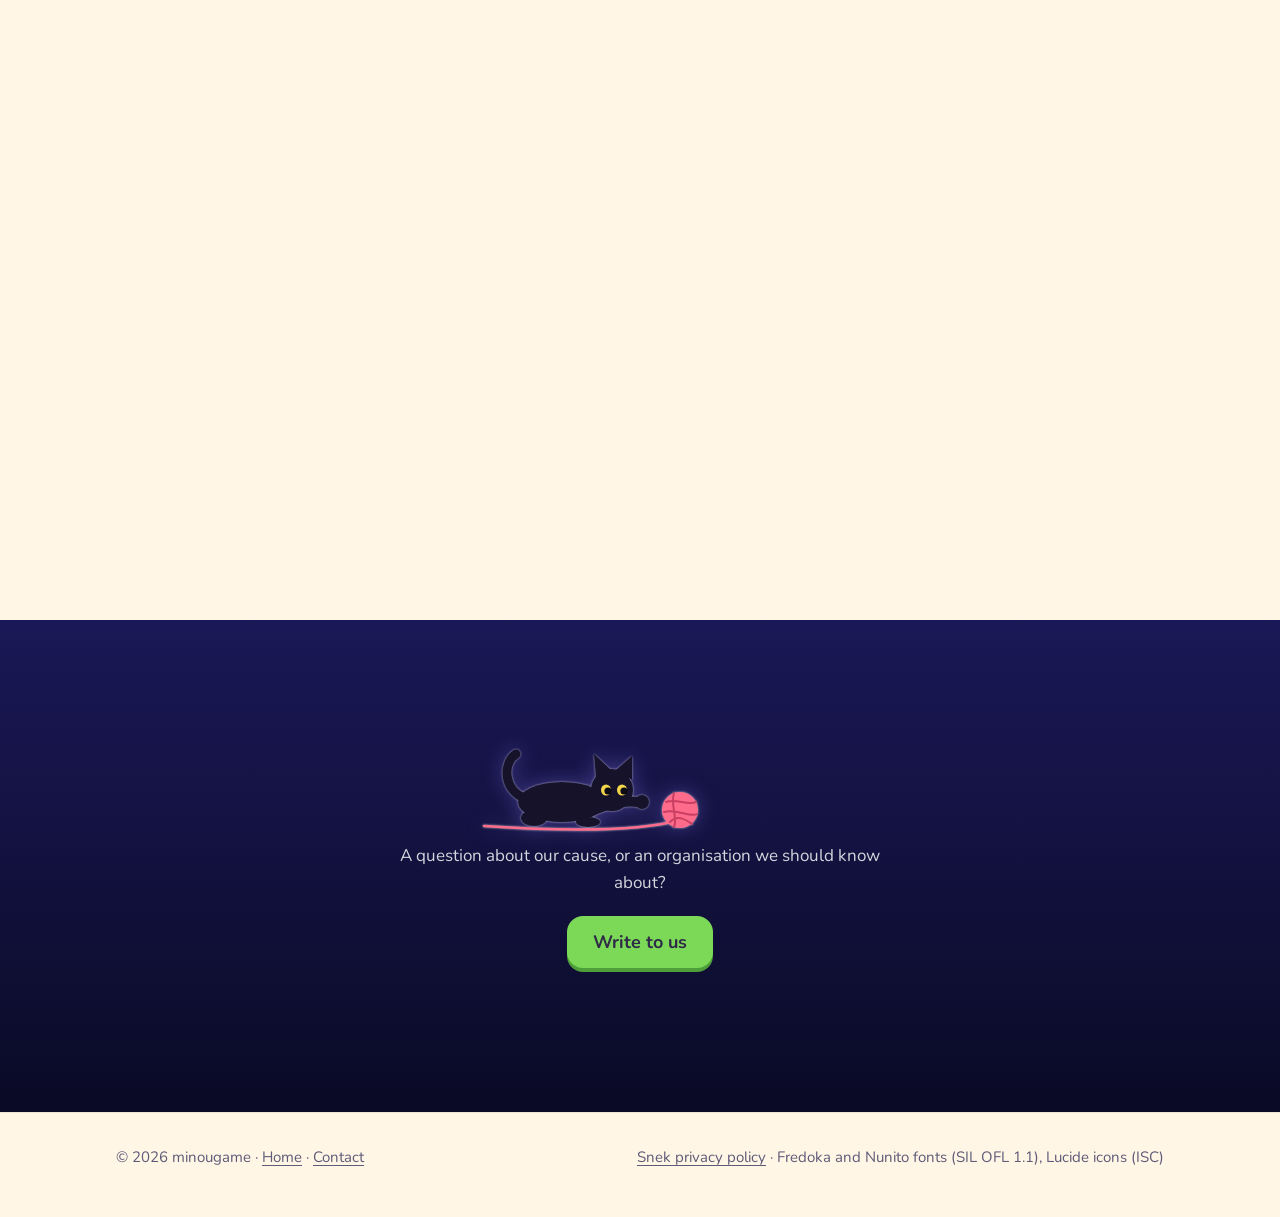
==== commit 66ca9e76: "La cause : le lac naît à l'embouchure au lieu d'un pilier Avant que l'eau arrive, le lac était rétré" ====
--- a/cause/index.html
+++ b/cause/index.html
@@ -48,6 +48,8 @@
           <stop offset="0" stop-color="#8E9BF0"/><stop offset=".35" stop-color="#4447A8"/><stop offset="1" stop-color="#1A1856"/>
         </linearGradient>
         <clipPath id="flow"><rect class="flow-rect" x="0" y="286" width="1440" height="314"/></clipPath>
+        <!-- le lac s'étale en cercle depuis l'embouchure du ruisseau -->
+        <clipPath id="spread"><circle class="spread" cx="724" cy="512" r="900"/></clipPath>
       </defs>
       <path fill="var(--hill-mid)" d="M0 300 C180 250 330 240 470 270 C560 290 630 298 700 292 C780 286 880 236 1020 248 C1180 262 1320 296 1440 280 V600 H0 Z"/>
       <g clip-path="url(#flow)">
@@ -69,7 +71,7 @@
           <path d="M36 44 C50 44 52 30 46 24" fill="none" stroke="var(--hill-front)" stroke-width="5" stroke-linecap="round"/>
         </g>
       </g>
-      <g class="lake-g">
+      <g class="lake-g" clip-path="url(#spread)">
         <path fill="url(#lakewater)" d="M0 520 C300 506 560 498 720 498 C900 498 1160 506 1440 520 V600 H0 Z"/>
         <g class="glints" stroke="rgb(var(--glow))" stroke-linecap="round">
           <path d="M690 516 h60" stroke-width="3"/><path d="M670 534 h100" stroke-width="2.5" opacity=".8"/>
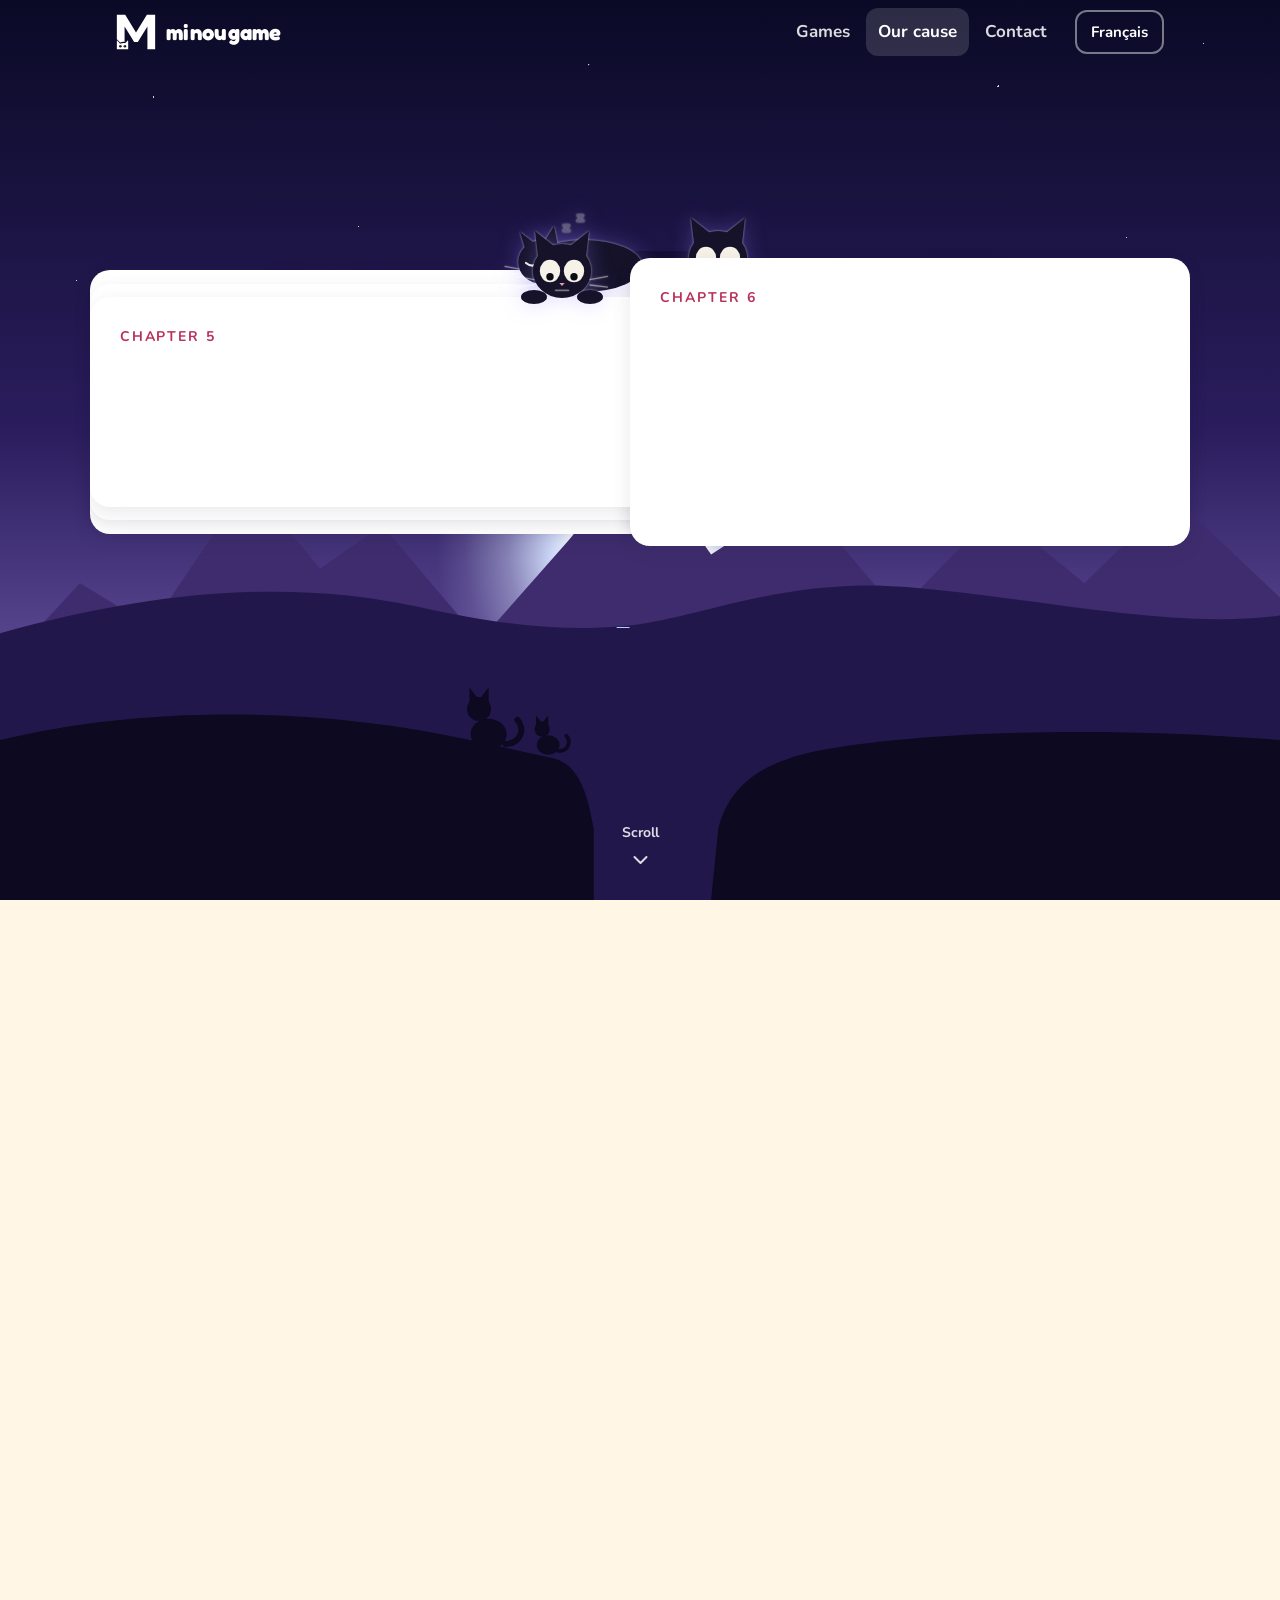
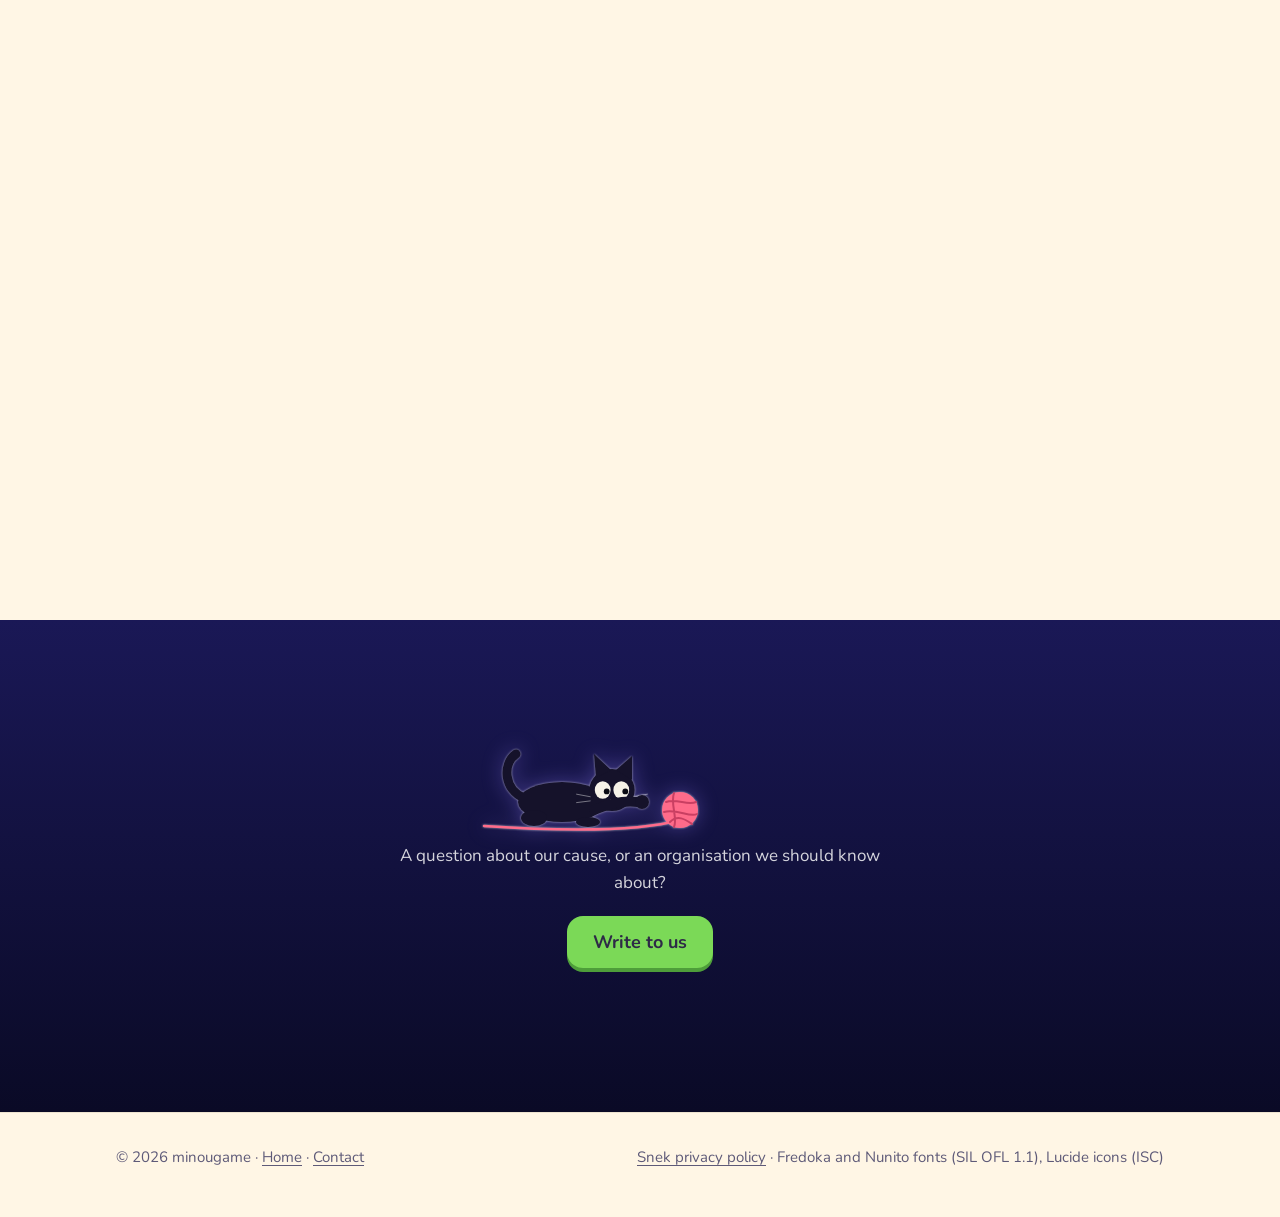
==== commit 0b2a2b79: "Tous les chats illustrés au style du chat « bug » Tête ovale, grands yeux ronds blancs à petites pup" ====
--- a/cause/index.html
+++ b/cause/index.html
@@ -93,10 +93,9 @@
           <path class="cs tail from-tr" stroke-width="10" d="M40 80 C20 82 10 92 10 112 C10 140 20 160 8 184"/>
           <path class="c" d="M36 88 C30 64 50 48 86 48 C118 48 144 52 156 64 L162 88 Z"/>
           <ellipse class="c" cx="178" cy="85" rx="14" ry="5"/><ellipse class="c" cx="154" cy="86" rx="12" ry="5"/>
-          <circle class="c" cx="164" cy="52" r="22"/>
+          <ellipse class="c" cx="164" cy="52" rx="23.8" ry="22"/><g class="eyes"><ellipse class="sclera" cx="154.3" cy="52" rx="8.3" ry="9.2"/><ellipse class="sclera" cx="173.7" cy="52" rx="8.3" ry="9.2"/><circle class="pupil" cx="158.4" cy="53.8" r="3"/><circle class="pupil" cx="177.9" cy="53.8" r="3"/></g><path class="nose" d="M161.8 61.7 h4.4 l-2.2 2.6 z"/><path class="mouth" stroke-width="1.4" d="M158.8 67.8 q5.2 2.6 10.5 0"/><path class="wh" stroke-width="1.1" d="M141.2 59 l-14.3 -2.6 M141.2 63.4 l-14.3 1.8 M186.8 59 l14.3 -2.6 M186.8 63.4 l14.3 1.8"/>
           <path class="c" d="M146 40 L148 16 L163 33 Z"/><path class="c" d="M168 32 L183 16 L185 42 Z"/>
-          <g class="eyes"><ellipse class="eye" cx="156" cy="52" rx="4.5" ry="4"/><ellipse class="eye" cx="172" cy="52" rx="4.5" ry="4"/>
-            <ellipse class="pupil" cx="156" cy="52" rx="1.4" ry="3.6"/><ellipse class="pupil" cx="172" cy="52" rx="1.4" ry="3.6"/></g>
+          
         </svg>
         <span class="num" lang="fr">Chapitre 1</span><span class="num" lang="en">Chapter 1</span>
         <h2 lang="fr">Tout a commencé par un chat</h2>
@@ -108,9 +107,8 @@
         <article class="tale chap" data-cat="right">
         <svg class="cat-svg cat-peek left" viewBox="0 0 120 70" aria-hidden="true">
           <path class="c" d="M36 26 L33 0 L52 15 Z"/><path class="c" d="M68 15 L87 0 L84 26 Z"/>
-          <circle class="c" cx="60" cy="40" r="27"/>
-          <g class="eyes"><circle class="eye" cx="49" cy="40" r="6.5"/><circle class="eye" cx="71" cy="40" r="6.5"/>
-            <circle class="pupil" cx="49" cy="41" r="3.8"/><circle class="pupil" cx="71" cy="41" r="3.8"/></g>
+          <ellipse class="c" cx="60" cy="40" rx="29.2" ry="27"/><g class="eyes"><ellipse class="sclera" cx="48" cy="40" rx="10.2" ry="11.3"/><ellipse class="sclera" cx="72" cy="40" rx="10.2" ry="11.3"/><circle class="pupil" cx="48" cy="45.7" r="3.7"/><circle class="pupil" cx="72" cy="45.7" r="3.7"/></g><path class="nose" d="M57.3 51.9 h5.4 l-2.7 3.2 z"/><path class="mouth" stroke-width="1.7" d="M53.6 59.4 q6.4 0 12.8 0"/><path class="wh" stroke-width="1.3" d="M32 48.6 l-17.5 -3.2 M32 54 l-17.5 2.2 M88 48.6 l17.5 -3.2 M88 54 l17.5 2.2"/>
+          
           <ellipse class="c" cx="32" cy="66" rx="13" ry="7"/><ellipse class="c" cx="88" cy="66" rx="13" ry="7"/>
         </svg>
         <span class="num" lang="fr">Chapitre 2</span><span class="num" lang="en">Chapter 2</span>
@@ -124,9 +122,9 @@
         <svg class="cat-svg cat-curl" viewBox="0 0 160 90" aria-hidden="true">
           <path class="cs tail from-tl" stroke-width="10" d="M136 72 C152 78 156 96 152 120 C150 134 156 142 162 146"/>
           <ellipse class="c" cx="84" cy="66" rx="58" ry="26"/>
-          <circle class="c" cx="42" cy="62" r="22"/>
+          <ellipse class="c" cx="42" cy="62" rx="23.8" ry="22"/><path class="lidw" stroke-width="2.2" d="M26 63 q6.2 5.1 12.5 0"/><path class="lidw" stroke-width="2.2" d="M45.5 63 q6.2 5.1 12.5 0"/><path class="nose" d="M39.8 71.7 h4.4 l-2.2 2.6 z"/><path class="mouth" stroke-width="1.4" d="M36.8 77.8 q5.2 2.6 10.5 0"/><path class="wh" stroke-width="1.1" d="M19.2 69 l-14.3 -2.6 M19.2 73.4 l-14.3 1.8 M64.8 69 l14.3 -2.6 M64.8 73.4 l14.3 1.8"/>
           <path class="c" d="M26 52 L20 32 L37 45 Z"/><path class="c" d="M44 42 L54 26 L58 46 Z"/>
-          <path class="lid" d="M30 64 q5 4 10 0"/><path class="lid" d="M46 64 q5 4 10 0"/>
+          
           <text class="zz" x="62" y="32">z</text><text class="zz" x="76" y="22">z</text>
         </svg>
         <span class="num" lang="fr">Chapitre 3</span><span class="num" lang="en">Chapter 3</span>
@@ -141,10 +139,9 @@
           <svg class="cat-svg" viewBox="0 0 120 140">
             <path class="cs tail from-tl" stroke-width="9" d="M84 128 C108 130 114 108 100 96"/>
             <path class="c" d="M34 136 C24 112 28 84 46 74 L72 74 C90 84 94 112 84 136 Z"/>
-            <circle class="c" cx="59" cy="56" r="26"/>
+            <ellipse class="c" cx="59" cy="56" rx="28.1" ry="26"/><g class="eyes"><ellipse class="sclera" cx="47.5" cy="56" rx="9.8" ry="10.9"/><ellipse class="sclera" cx="70.5" cy="56" rx="9.8" ry="10.9"/><circle class="pupil" cx="51.4" cy="52.1" r="3.5"/><circle class="pupil" cx="74.4" cy="52.1" r="3.5"/></g><path class="nose" d="M56.4 67.4 h5.2 l-2.6 3.1 z"/><path class="mouth" stroke-width="1.7" d="M52.8 74.7 q6.2 3.1 12.4 0"/><path class="wh" stroke-width="1.2" d="M32 64.3 l-16.8 -3.1 M32 69.5 l-16.8 2.1 M86 64.3 l16.8 -3.1 M86 69.5 l16.8 2.1"/>
             <path class="c" d="M37 44 L35 18 L53 34 Z"/><path class="c" d="M65 34 L83 18 L81 44 Z"/>
-            <g class="eyes"><ellipse class="eye" cx="49" cy="56" rx="5.5" ry="6.5"/><ellipse class="eye" cx="69" cy="56" rx="5.5" ry="6.5"/>
-              <ellipse class="pupil" cx="49" cy="57" rx="1.8" ry="5"/><ellipse class="pupil" cx="69" cy="57" rx="1.8" ry="5"/></g>
+            
             <ellipse class="c" cx="50" cy="136" rx="9" ry="5"/><ellipse class="c" cx="70" cy="136" rx="9" ry="5"/>
             <path class="beat" fill="#FF6B8A" d="M98 30 c-4 -8 -16 -6 -16 3 c0 7 9 12 16 18 c7 -6 16 -11 16 -18 c0 -9 -12 -11 -16 -3z"/>
           </svg>
@@ -159,9 +156,8 @@
         <article class="tale chap" data-cat="left">
         <svg class="cat-svg cat-peek" viewBox="0 0 120 70" aria-hidden="true">
           <path class="c" d="M36 26 L33 0 L52 15 Z"/><path class="c" d="M68 15 L87 0 L84 26 Z"/>
-          <circle class="c" cx="60" cy="40" r="27"/>
-          <g class="eyes"><ellipse class="eye" cx="49" cy="40" rx="6" ry="5"/><ellipse class="eye" cx="71" cy="40" rx="6" ry="5"/>
-            <ellipse class="pupil" cx="50" cy="40" rx="1.6" ry="4.4"/><ellipse class="pupil" cx="72" cy="40" rx="1.6" ry="4.4"/></g>
+          <ellipse class="c" cx="60" cy="40" rx="29.2" ry="27"/><g class="eyes"><ellipse class="sclera" cx="48" cy="40" rx="10.2" ry="11.3"/><ellipse class="sclera" cx="72" cy="40" rx="10.2" ry="11.3"/><circle class="pupil" cx="48" cy="45.7" r="3.7"/><circle class="pupil" cx="72" cy="45.7" r="3.7"/></g><path class="nose" d="M57.3 51.9 h5.4 l-2.7 3.2 z"/><path class="mouth" stroke-width="1.7" d="M53.6 59.4 q6.4 0 12.8 0"/><path class="wh" stroke-width="1.3" d="M32 48.6 l-17.5 -3.2 M32 54 l-17.5 2.2 M88 48.6 l17.5 -3.2 M88 54 l17.5 2.2"/>
+          
           <ellipse class="c" cx="32" cy="66" rx="13" ry="7"/><ellipse class="c" cx="88" cy="66" rx="13" ry="7"/>
         </svg>
         <span class="num" lang="fr">Chapitre 5</span><span class="num" lang="en">Chapter 5</span>
@@ -197,19 +193,18 @@
           <path class="cs tail from-tr" stroke-width="10" d="M40 80 C20 82 10 92 10 112 C10 140 20 160 8 184"/>
           <path class="c" d="M36 88 C30 64 50 48 86 48 C118 48 144 52 156 64 L162 88 Z"/>
           <ellipse class="c" cx="178" cy="85" rx="14" ry="5"/><ellipse class="c" cx="154" cy="86" rx="12" ry="5"/>
-          <circle class="c" cx="164" cy="52" r="22"/>
+          <ellipse class="c" cx="164" cy="52" rx="23.8" ry="22"/><g class="eyes"><ellipse class="sclera" cx="154.3" cy="52" rx="8.3" ry="9.2"/><ellipse class="sclera" cx="173.7" cy="52" rx="8.3" ry="9.2"/><circle class="pupil" cx="158.4" cy="53.8" r="3"/><circle class="pupil" cx="177.9" cy="53.8" r="3"/></g><path class="nose" d="M161.8 61.7 h4.4 l-2.2 2.6 z"/><path class="mouth" stroke-width="1.4" d="M158.8 67.8 q5.2 2.6 10.5 0"/><path class="wh" stroke-width="1.1" d="M141.2 59 l-14.3 -2.6 M141.2 63.4 l-14.3 1.8 M186.8 59 l14.3 -2.6 M186.8 63.4 l14.3 1.8"/>
           <path class="c" d="M146 40 L148 16 L163 33 Z"/><path class="c" d="M168 32 L183 16 L185 42 Z"/>
-          <g class="eyes"><ellipse class="eye" cx="156" cy="52" rx="4.5" ry="4"/><ellipse class="eye" cx="172" cy="52" rx="4.5" ry="4"/>
-            <ellipse class="pupil" cx="156" cy="52" rx="1.4" ry="3.6"/><ellipse class="pupil" cx="172" cy="52" rx="1.4" ry="3.6"/></g>
+          
         </svg>
           <svg class="cat-svg pose-leap" viewBox="0 0 200 90">
             <path class="cs tail" stroke-width="8" d="M54 46 C36 38 20 26 6 30"/>
             <path class="cs" stroke-width="9" d="M62 52 L22 62 M68 56 L30 76 M138 44 L180 52 M134 50 L172 68"/>
             <ellipse class="c" cx="100" cy="48" rx="54" ry="15" transform="rotate(-8 100 48)"/>
-            <circle class="c" cx="158" cy="32" r="18"/>
+            <ellipse class="c" cx="158" cy="32" rx="19.4" ry="18"/><g class="eyes"><ellipse class="sclera" cx="150" cy="32" rx="6.8" ry="7.6"/><ellipse class="sclera" cx="166" cy="32" rx="6.8" ry="7.6"/><circle class="pupil" cx="153.5" cy="31.3" r="2.4"/><circle class="pupil" cx="169.5" cy="31.3" r="2.4"/></g><path class="nose" d="M156.2 39.9 h3.6 l-1.8 2.2 z"/><path class="mouth" stroke-width="1.2" d="M153.7 45 q4.3 2.2 8.6 0"/><path class="wh" stroke-width="1" d="M139.3 37.8 l-11.7 -2.2 M139.3 41.4 l-11.7 1.4 M176.7 37.8 l11.7 -2.2 M176.7 41.4 l11.7 1.4"/>
             <path class="c" d="M144 22 L144 0 L158 16 Z"/><path class="c" d="M162 16 L178 2 L178 26 Z"/>
-            <ellipse class="eye" cx="152" cy="32" rx="4.4" ry="5"/><ellipse class="eye" cx="166" cy="32" rx="4.4" ry="5"/>
-            <circle class="pupil" cx="153.5" cy="32" r="2.6"/><circle class="pupil" cx="167.5" cy="32" r="2.6"/>
+            
+            
           </svg>
         </div>
       </div>
@@ -230,10 +225,9 @@
         <ellipse class="c" cx="78" cy="88" rx="44" ry="20"/>
         <ellipse class="c" cx="50" cy="104" rx="13" ry="8"/>
         <ellipse class="c" cx="104" cy="108" rx="12" ry="5"/>
-        <circle class="c" cx="128" cy="76" r="21"/>
+        <ellipse class="c" cx="128" cy="76" rx="22.7" ry="21"/><g class="eyes"><ellipse class="sclera" cx="118.7" cy="76" rx="7.9" ry="8.8"/><ellipse class="sclera" cx="137.3" cy="76" rx="7.9" ry="8.8"/><circle class="pupil" cx="122.7" cy="77.4" r="2.9"/><circle class="pupil" cx="141.3" cy="77.4" r="2.9"/></g><path class="nose" d="M125.9 85.2 h4.2 l-2.1 2.5 z"/><path class="mouth" stroke-width="1.3" d="M123 91.1 q5 2.5 10 0"/><path class="wh" stroke-width="1" d="M106.2 82.7 l-13.6 -2.5 M106.2 86.9 l-13.6 1.7 M149.8 82.7 l13.6 -2.5 M149.8 86.9 l13.6 1.7"/>
         <path class="c" d="M112 64 L110 40 L127 56 Z"/><path class="c" d="M132 56 L148 42 L148 66 Z"/>
-        <g class="eyes"><ellipse class="eye" cx="122" cy="76" rx="5" ry="5.5"/><ellipse class="eye" cx="138" cy="76" rx="5" ry="5.5"/>
-          <circle class="pupil" cx="124" cy="77" r="3.6"/><circle class="pupil" cx="140" cy="77" r="3.6"/></g>
+        
         <g class="bat"><path class="cs" stroke-width="10" d="M110 96 C124 90 140 86 154 88"/><circle class="c" cx="158" cy="88" r="7"/></g>
         <g class="yarn-ball">
           <circle cx="196" cy="96" r="18" fill="var(--yarn)"/>
--- a/assets/site.css
+++ b/assets/site.css
@@ -305,9 +305,9 @@
    Logo vectoriel (le M au petit chat), chats illustrés, pages Cause,
    Contact et serpent de la page Snek.
    ===================================================================== */
-:root { --cat: #15122A; --cat-eye: #F2D54B; --cat-pupil: #0B0B14; --yarn: #FF6B8A; --yarn-dark: #C93F62; }
+:root { --cat: #15122A; --cat-eye: #F2D54B; --cat-pupil: #0B0B14; --yarn: #FF6B8A; --yarn-dark: #C93F62; --whisker: rgba(21, 18, 42, .45); }
 @media (prefers-color-scheme: dark) {
-  :root { --cat: #05040C; }
+  :root { --cat: #05040C; --whisker: rgba(255, 255, 255, .38); }
   .cat-svg { filter: drop-shadow(0 0 1px rgba(255, 255, 255, .55)) drop-shadow(0 0 10px rgba(150, 130, 255, .25)); }
 }
 
@@ -328,6 +328,13 @@
 .cat-svg .eye { fill: var(--cat-eye); }
 .cat-svg .pupil { fill: var(--cat-pupil); }
 .cat-svg .lid { fill: none; stroke: var(--cat-eye); stroke-width: 2.5; stroke-linecap: round; }
+/* Visage commun à tous les chats (style du chat « bug ») */
+.cat-svg .sclera { fill: #F6F2E8; }
+.cat-svg .nose { fill: #E59AA8; }
+.cat-svg .mouth { fill: none; stroke: rgba(255, 255, 255, .42); stroke-linecap: round; }
+.cat-svg .wh { fill: none; stroke: var(--whisker); stroke-linecap: round; }
+.cat-svg .lidw { fill: none; stroke: #F6F2E8; stroke-linecap: round; }
+.scene, .cause-end { --whisker: rgba(255, 255, 255, .42); }
 .cat-svg .zz { font: 700 16px "Fredoka", sans-serif; fill: var(--muted); }
 .tail { transform-box: fill-box; animation: sway 3.4s ease-in-out infinite; }
 .tail.from-tr { transform-origin: 100% 0%; }
